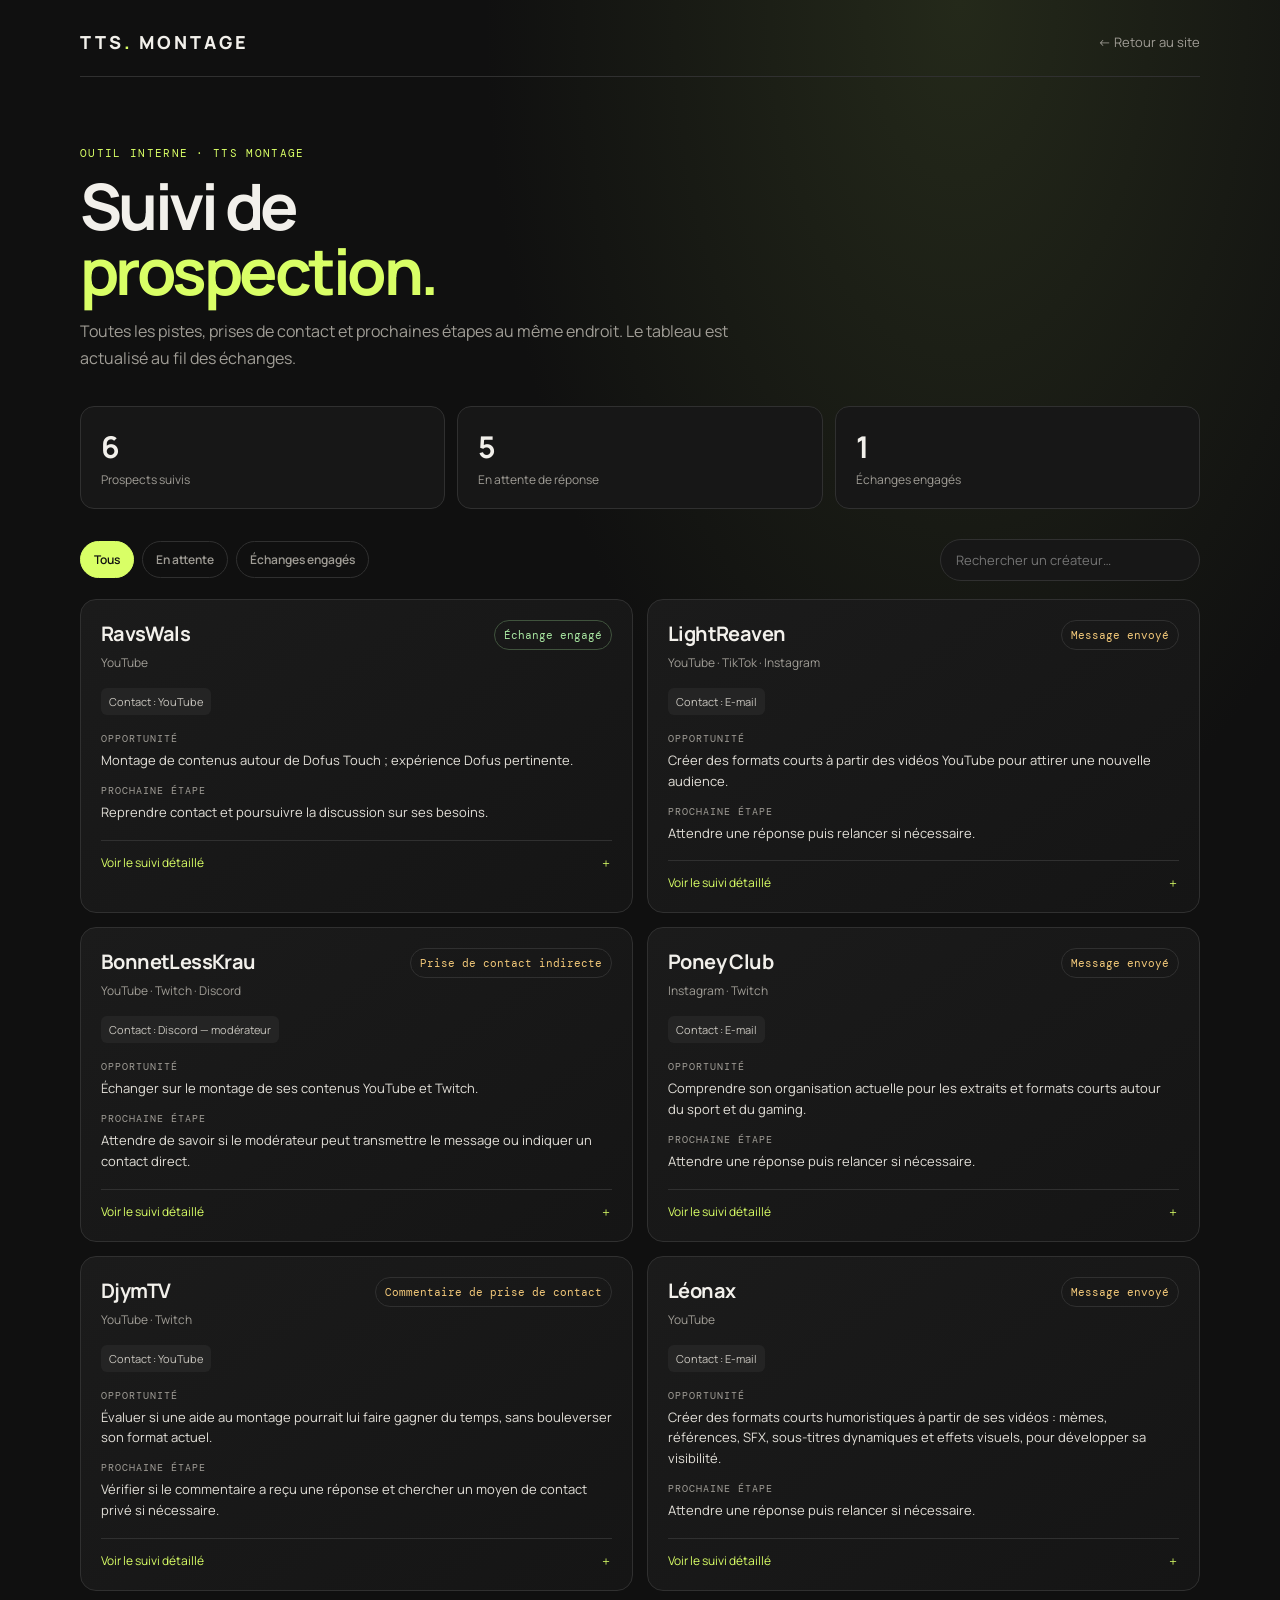
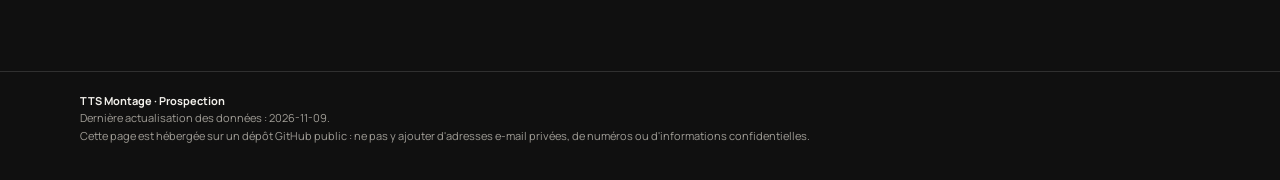
==== prospection/index.html @ c48e7cc4 "Add TTS Montage prospecting dashboard" ====
<!doctype html>
<html lang="fr">
<head>
<meta charset="utf-8">
<meta name="viewport" content="width=device-width, initial-scale=1">
<meta name="description" content="Tableau de suivi de la prospection TTS Montage.">
<meta name="theme-color" content="#101010">
<title>Prospection — TTS Montage</title>
<link rel="preconnect" href="https://fonts.googleapis.com">
<link rel="preconnect" href="https://fonts.gstatic.com" crossorigin>
<link href="https://fonts.googleapis.com/css2?family=DM+Mono:wght@400;500&family=Manrope:wght@400;500;600;700;800&display=swap" rel="stylesheet">
<style>
:root{color-scheme:dark;--bg:#101010;--panel:#171717;--panel2:#1d1d1d;--line:#303030;--text:#f2f0eb;--muted:#a09d96;--accent:#d9ff66;--green:#a8e6a1;--amber:#f2c879}
*{box-sizing:border-box}body{margin:0;background:radial-gradient(ellipse at 75% 0%,#24291a 0,transparent 35%),var(--bg);color:var(--text);font-family:Manrope,system-ui,sans-serif;min-height:100vh}.wrap{width:min(1120px,calc(100% - 40px));margin:auto}.top{padding:30px 0 22px;border-bottom:1px solid var(--line);display:flex;justify-content:space-between;align-items:center;gap:20px}.brand{font-weight:800;letter-spacing:.16em;font-size:18px}.brand span{color:var(--accent)}.back{color:var(--muted);text-decoration:none;font-size:13px}.back:hover{color:var(--accent)}main{padding:58px 0 80px}.eyebrow,.mono{font-family:"DM Mono",monospace;text-transform:uppercase;letter-spacing:.12em;font-size:11px;color:var(--accent)}h1{font-size:clamp(36px,7vw,64px);line-height:1.02;letter-spacing:-.055em;margin:13px 0 14px}.intro{max-width:660px;color:var(--muted);line-height:1.7;margin:0 0 34px}.stats{display:grid;grid-template-columns:repeat(3,1fr);gap:12px;margin:30px 0}.stat{background:var(--panel);border:1px solid var(--line);padding:19px 20px;border-radius:14px}.stat strong{display:block;font-size:30px;letter-spacing:-.04em}.stat span{font-size:12px;color:var(--muted)}.toolbar{display:flex;gap:12px;align-items:center;justify-content:space-between;margin:28px 0 18px;flex-wrap:wrap}.filters{display:flex;gap:8px;flex-wrap:wrap}.filter{background:transparent;color:var(--muted);border:1px solid var(--line);border-radius:999px;padding:9px 13px;font:600 12px Manrope;cursor:pointer}.filter.active,.filter:hover{color:var(--bg);background:var(--accent);border-color:var(--accent)}input{background:var(--panel);border:1px solid var(--line);color:var(--text);border-radius:999px;padding:11px 15px;font:13px Manrope;min-width:min(260px,100%);outline:none}input:focus{border-color:var(--accent)}.grid{display:grid;grid-template-columns:repeat(2,minmax(0,1fr));gap:14px}.card{background:linear-gradient(145deg,#1b1b1b,#151515);border:1px solid var(--line);border-radius:16px;padding:20px;min-width:0}.card-head{display:flex;justify-content:space-between;align-items:flex-start;gap:12px}.card h2{font-size:20px;margin:0 0 7px;letter-spacing:-.03em}.platforms{font-size:12px;color:var(--muted)}.pill{font:11px "DM Mono",monospace;border:1px solid var(--line);padding:7px 9px;border-radius:999px;white-space:nowrap;color:var(--amber)}.pill.active{color:var(--green);border-color:#40533d}.pill.waiting{color:var(--amber)}.meta{display:flex;gap:8px;flex-wrap:wrap;margin:17px 0}.tag{background:#242424;color:#c7c4bd;border-radius:6px;padding:6px 8px;font-size:11px}.field{margin-top:13px}.field b{display:block;font:10px "DM Mono",monospace;letter-spacing:.1em;text-transform:uppercase;color:var(--muted);margin-bottom:5px}.field p{margin:0;color:#e2dfd8;font-size:13px;line-height:1.6}.details{border-top:1px solid var(--line);margin-top:17px;padding-top:13px}.details summary{font-size:12px;color:var(--accent);cursor:pointer;list-style:none}.details summary::-webkit-details-marker{display:none}.details summary:after{content:"＋";float:right}.details[open] summary:after{content:"−"}.details .field{margin-top:12px}.empty{display:none;color:var(--muted);padding:30px;text-align:center;border:1px dashed var(--line);border-radius:14px}.foot{border-top:1px solid var(--line);padding:20px 0 35px;color:var(--muted);font-size:11px;line-height:1.6}.foot strong{color:var(--text)}@media(max-width:700px){.wrap{width:min(100% - 28px,600px)}main{padding-top:40px}.stats{gap:8px}.stat{padding:14px}.stat strong{font-size:24px}.stat span{font-size:10px}.grid{grid-template-columns:1fr}.toolbar{align-items:stretch}.filters{width:100%}input{width:100%}.card-head{flex-direction:column}.pill{white-space:normal}}
</style>
</head>
<body>
<header class="top wrap"><a class="brand" href="../index.html" style="color:inherit;text-decoration:none">TTS<span>.</span> MONTAGE</a><a class="back" href="../index.html">← Retour au site</a></header>
<main class="wrap">
<p class="eyebrow">OUTIL INTERNE · TTS MONTAGE</p>
<h1>Suivi de<br><span style="color:var(--accent)">prospection.</span></h1>
<p class="intro">Toutes les pistes, prises de contact et prochaines étapes au même endroit. Le tableau est actualisé au fil des échanges.</p>
<div class="stats" aria-live="polite">
<div class="stat"><strong id="total">—</strong><span>Prospects suivis</span></div>
<div class="stat"><strong id="waiting">—</strong><span>En attente de réponse</span></div>
<div class="stat"><strong id="active">—</strong><span>Échanges engagés</span></div>
</div>
<div class="toolbar"><div class="filters" role="group" aria-label="Filtrer les prospects">
<button class="filter active" data-filter="all">Tous</button><button class="filter" data-filter="waiting">En attente</button><button class="filter" data-filter="active">Échanges engagés</button>
</div><input id="search" type="search" placeholder="Rechercher un créateur…" aria-label="Rechercher un créateur"></div>
<section class="grid" id="grid" aria-live="polite"></section><div class="empty" id="empty">Aucun prospect ne correspond à cette recherche.</div>
</main>
<footer class="foot"><div class="wrap"><strong>TTS Montage · Prospection</strong><br>Dernière actualisation des données : <span id="updated">—</span>.<br>Cette page est hébergée sur un dépôt GitHub public : ne pas y ajouter d'adresses e-mail privées, de numéros ou d'informations confidentielles.</div></footer>
<script>
const grid=document.getElementById('grid'),search=document.getElementById('search');let records=[],filter='all';
const esc=s=>String(s??'').replace(/[&<>"']/g,c=>({'&':'&amp;','<':'&lt;','>':'&gt;','"':'&quot;',"'":'&#39;'}[c]));
function field(label,value){return value?'<div class="field"><b>'+esc(label)+'</b><p>'+esc(value)+'</p></div>':''}
function render(){const q=search.value.trim().toLowerCase();const shown=records.filter(p=>(filter==='all'||p.status_type===filter)&&[p.name,p.status,p.opportunity,p.contact_channel,...(p.platforms||[])].join(' ').toLowerCase().includes(q));grid.innerHTML=shown.map(p=>'<article class="card"><div class="card-head"><div><h2>'+esc(p.name)+'</h2><div class="platforms">'+esc((p.platforms||[]).join(' · '))+'</div></div><span class="pill '+esc(p.status_type)+'">'+esc(p.status)+'</span></div><div class="meta"><span class="tag">Contact : '+esc(p.contact_channel)+'</span></div>'+field('Opportunité',p.opportunity)+field('Prochaine étape',p.next_step)+'<details class="details"><summary>Voir le suivi détaillé</summary>'+field('Réponse',p.response)+field('Notes',p.notes)+field('Date de contact',p.contact_date||'Non renseignée')+'</details></article>').join('');document.getElementById('empty').style.display=shown.length?'none':'block';}
document.querySelectorAll('.filter').forEach(b=>b.addEventListener('click',()=>{document.querySelectorAll('.filter').forEach(x=>x.classList.remove('active'));b.classList.add('active');filter=b.dataset.filter;render()}));search.addEventListener('input',render);
fetch('./prospects.json').then(r=>{if(!r.ok)throw Error('Chargement impossible');return r.json()}).then(d=>{records=d.prospects||[];document.getElementById('total').textContent=records.length;document.getElementById('waiting').textContent=records.filter(x=>x.status_type==='waiting').length;document.getElementById('active').textContent=records.filter(x=>x.status_type==='active').length;document.getElementById('updated').textContent=d.updated_at||'—';render()}).catch(()=>{grid.innerHTML='<p style="color:#f2c879">Impossible de charger les données des prospects. Réessaie dans quelques instants.</p>'});
</script>
</body></html>
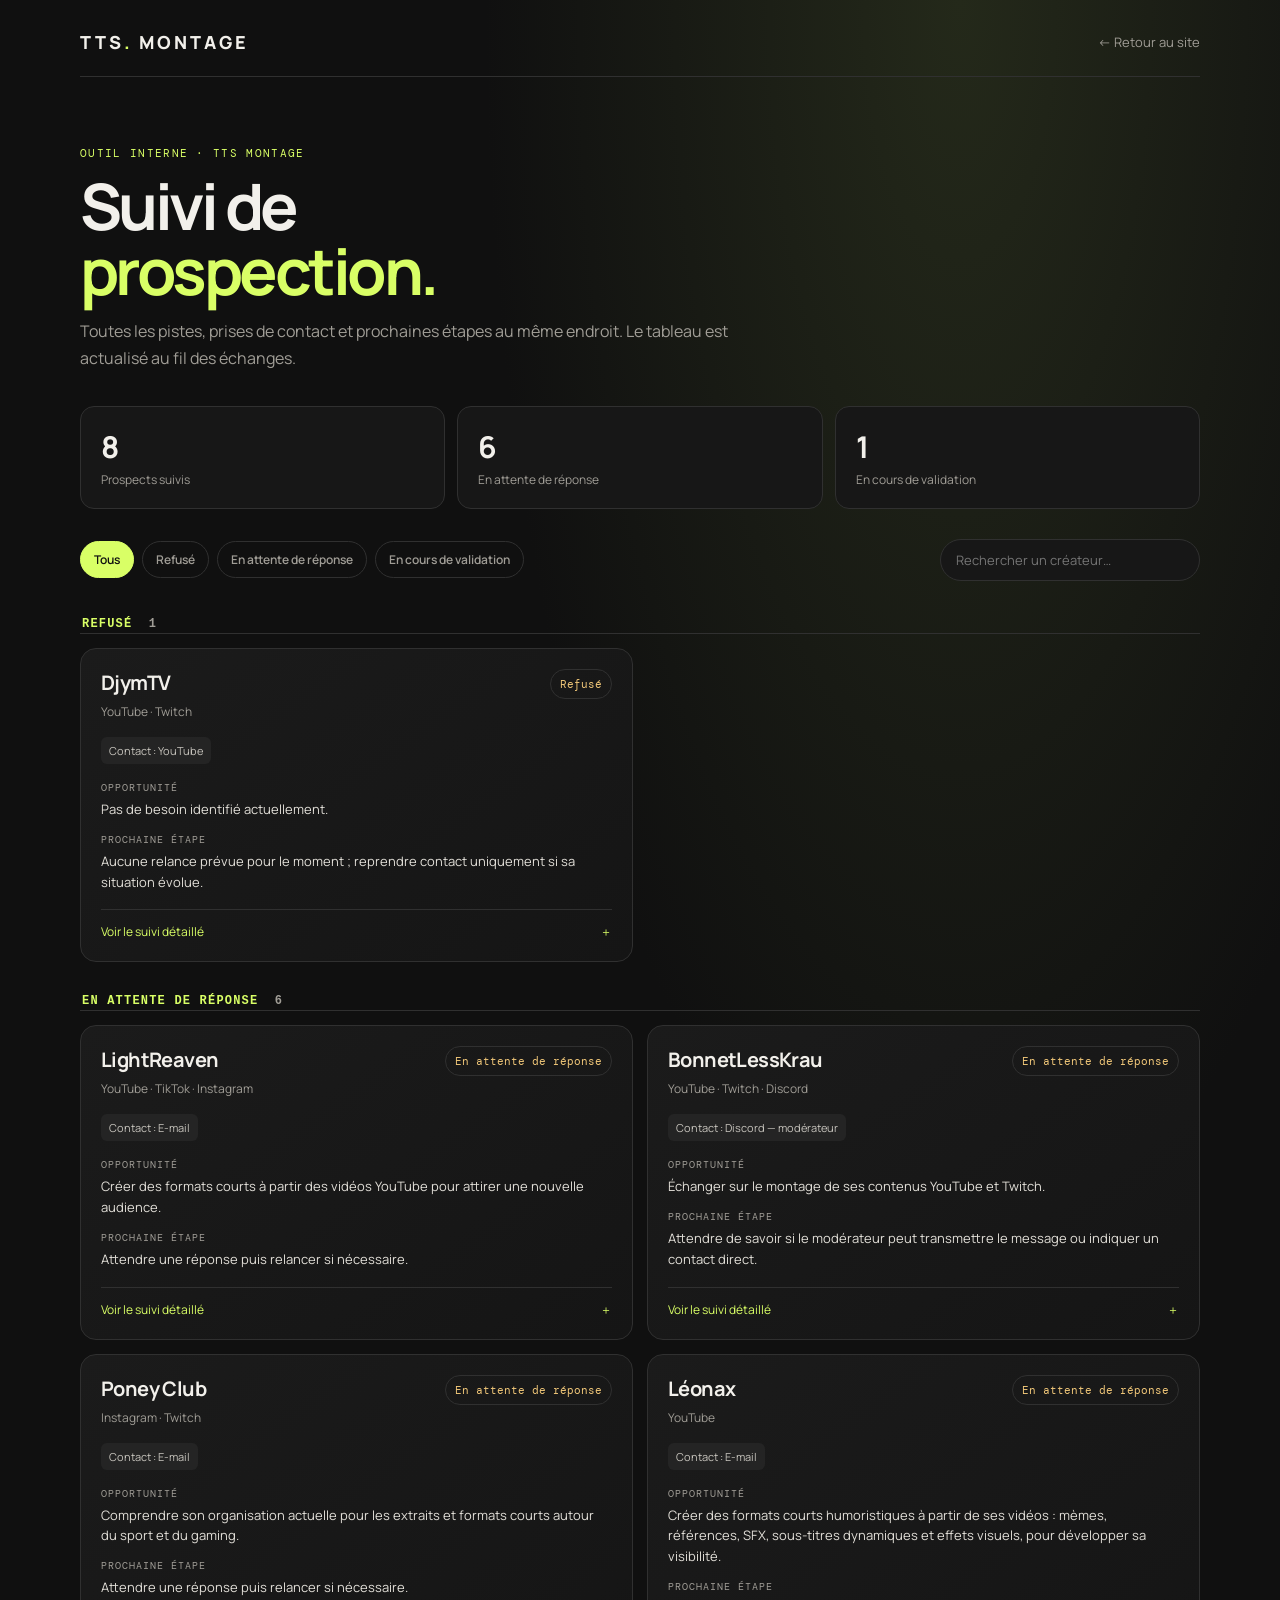
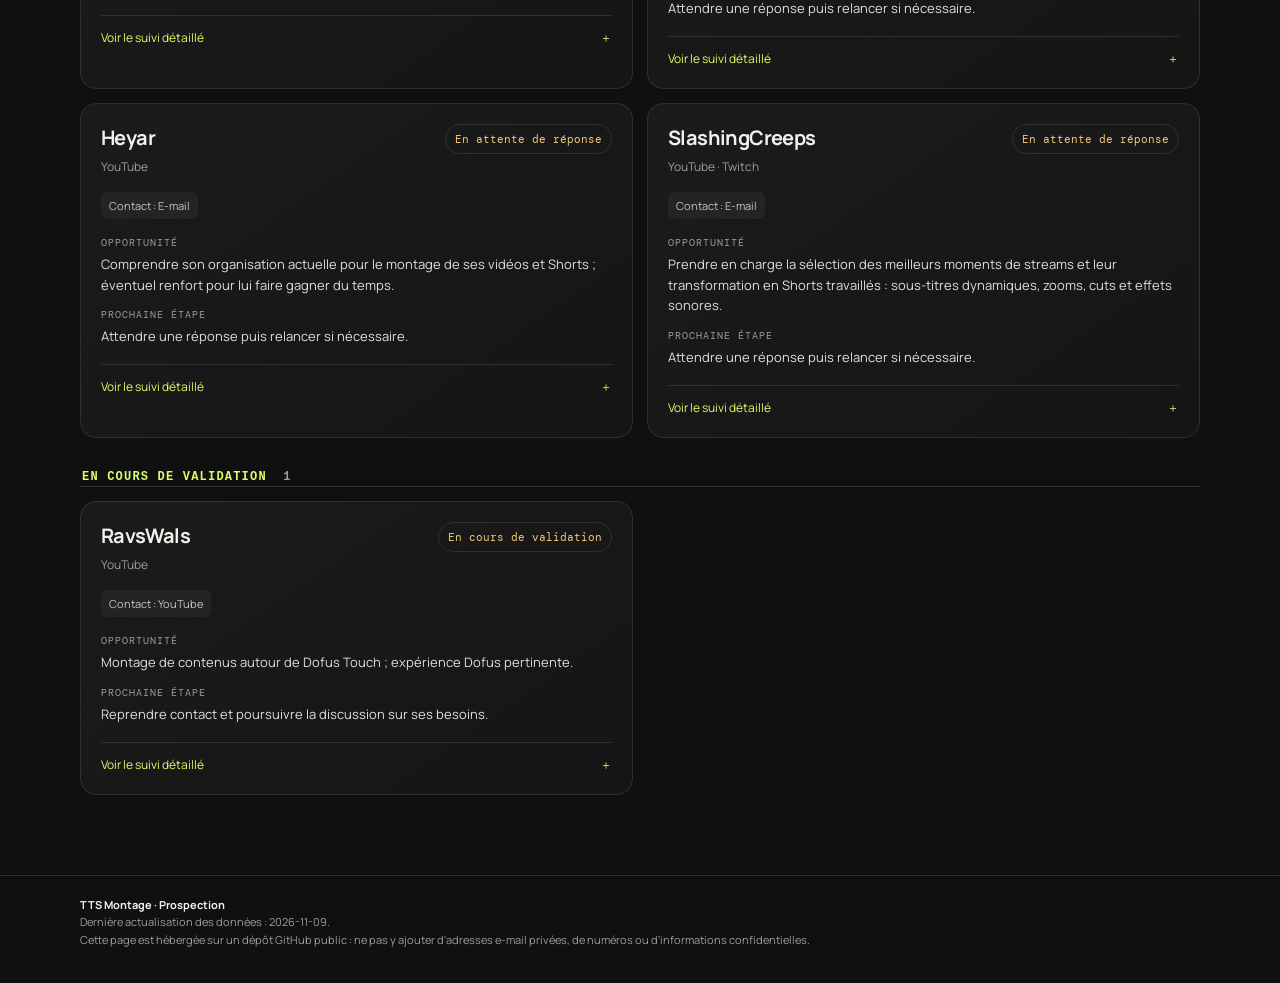
==== commit 2ba963e2: "Trie le tableau de prospection par état" ====
--- a/prospection/index.html
+++ b/prospection/index.html
@@ -11,7 +11,7 @@
 <link href="https://fonts.googleapis.com/css2?family=DM+Mono:wght@400;500&family=Manrope:wght@400;500;600;700;800&display=swap" rel="stylesheet">
 <style>
 :root{color-scheme:dark;--bg:#101010;--panel:#171717;--panel2:#1d1d1d;--line:#303030;--text:#f2f0eb;--muted:#a09d96;--accent:#d9ff66;--green:#a8e6a1;--amber:#f2c879}
-*{box-sizing:border-box}body{margin:0;background:radial-gradient(ellipse at 75% 0%,#24291a 0,transparent 35%),var(--bg);color:var(--text);font-family:Manrope,system-ui,sans-serif;min-height:100vh}.wrap{width:min(1120px,calc(100% - 40px));margin:auto}.top{padding:30px 0 22px;border-bottom:1px solid var(--line);display:flex;justify-content:space-between;align-items:center;gap:20px}.brand{font-weight:800;letter-spacing:.16em;font-size:18px}.brand span{color:var(--accent)}.back{color:var(--muted);text-decoration:none;font-size:13px}.back:hover{color:var(--accent)}main{padding:58px 0 80px}.eyebrow,.mono{font-family:"DM Mono",monospace;text-transform:uppercase;letter-spacing:.12em;font-size:11px;color:var(--accent)}h1{font-size:clamp(36px,7vw,64px);line-height:1.02;letter-spacing:-.055em;margin:13px 0 14px}.intro{max-width:660px;color:var(--muted);line-height:1.7;margin:0 0 34px}.stats{display:grid;grid-template-columns:repeat(3,1fr);gap:12px;margin:30px 0}.stat{background:var(--panel);border:1px solid var(--line);padding:19px 20px;border-radius:14px}.stat strong{display:block;font-size:30px;letter-spacing:-.04em}.stat span{font-size:12px;color:var(--muted)}.toolbar{display:flex;gap:12px;align-items:center;justify-content:space-between;margin:28px 0 18px;flex-wrap:wrap}.filters{display:flex;gap:8px;flex-wrap:wrap}.filter{background:transparent;color:var(--muted);border:1px solid var(--line);border-radius:999px;padding:9px 13px;font:600 12px Manrope;cursor:pointer}.filter.active,.filter:hover{color:var(--bg);background:var(--accent);border-color:var(--accent)}input{background:var(--panel);border:1px solid var(--line);color:var(--text);border-radius:999px;padding:11px 15px;font:13px Manrope;min-width:min(260px,100%);outline:none}input:focus{border-color:var(--accent)}.grid{display:grid;grid-template-columns:repeat(2,minmax(0,1fr));gap:14px}.card{background:linear-gradient(145deg,#1b1b1b,#151515);border:1px solid var(--line);border-radius:16px;padding:20px;min-width:0}.card-head{display:flex;justify-content:space-between;align-items:flex-start;gap:12px}.card h2{font-size:20px;margin:0 0 7px;letter-spacing:-.03em}.platforms{font-size:12px;color:var(--muted)}.pill{font:11px "DM Mono",monospace;border:1px solid var(--line);padding:7px 9px;border-radius:999px;white-space:nowrap;color:var(--amber)}.pill.active{color:var(--green);border-color:#40533d}.pill.waiting{color:var(--amber)}.meta{display:flex;gap:8px;flex-wrap:wrap;margin:17px 0}.tag{background:#242424;color:#c7c4bd;border-radius:6px;padding:6px 8px;font-size:11px}.field{margin-top:13px}.field b{display:block;font:10px "DM Mono",monospace;letter-spacing:.1em;text-transform:uppercase;color:var(--muted);margin-bottom:5px}.field p{margin:0;color:#e2dfd8;font-size:13px;line-height:1.6}.details{border-top:1px solid var(--line);margin-top:17px;padding-top:13px}.details summary{font-size:12px;color:var(--accent);cursor:pointer;list-style:none}.details summary::-webkit-details-marker{display:none}.details summary:after{content:"＋";float:right}.details[open] summary:after{content:"−"}.details .field{margin-top:12px}.empty{display:none;color:var(--muted);padding:30px;text-align:center;border:1px dashed var(--line);border-radius:14px}.foot{border-top:1px solid var(--line);padding:20px 0 35px;color:var(--muted);font-size:11px;line-height:1.6}.foot strong{color:var(--text)}@media(max-width:700px){.wrap{width:min(100% - 28px,600px)}main{padding-top:40px}.stats{gap:8px}.stat{padding:14px}.stat strong{font-size:24px}.stat span{font-size:10px}.grid{grid-template-columns:1fr}.toolbar{align-items:stretch}.filters{width:100%}input{width:100%}.card-head{flex-direction:column}.pill{white-space:normal}}
+*{box-sizing:border-box}body{margin:0;background:radial-gradient(ellipse at 75% 0%,#24291a 0,transparent 35%),var(--bg);color:var(--text);font-family:Manrope,system-ui,sans-serif;min-height:100vh}.wrap{width:min(1120px,calc(100% - 40px));margin:auto}.top{padding:30px 0 22px;border-bottom:1px solid var(--line);display:flex;justify-content:space-between;align-items:center;gap:20px}.brand{font-weight:800;letter-spacing:.16em;font-size:18px}.brand span{color:var(--accent)}.back{color:var(--muted);text-decoration:none;font-size:13px}.back:hover{color:var(--accent)}main{padding:58px 0 80px}.eyebrow,.mono{font-family:"DM Mono",monospace;text-transform:uppercase;letter-spacing:.12em;font-size:11px;color:var(--accent)}h1{font-size:clamp(36px,7vw,64px);line-height:1.02;letter-spacing:-.055em;margin:13px 0 14px}.intro{max-width:660px;color:var(--muted);line-height:1.7;margin:0 0 34px}.stats{display:grid;grid-template-columns:repeat(3,1fr);gap:12px;margin:30px 0}.stat{background:var(--panel);border:1px solid var(--line);padding:19px 20px;border-radius:14px}.stat strong{display:block;font-size:30px;letter-spacing:-.04em}.stat span{font-size:12px;color:var(--muted)}.toolbar{display:flex;gap:12px;align-items:center;justify-content:space-between;margin:28px 0 18px;flex-wrap:wrap}.filters{display:flex;gap:8px;flex-wrap:wrap}.filter{background:transparent;color:var(--muted);border:1px solid var(--line);border-radius:999px;padding:9px 13px;font:600 12px Manrope;cursor:pointer}.filter.active,.filter:hover{color:var(--bg);background:var(--accent);border-color:var(--accent)}input{background:var(--panel);border:1px solid var(--line);color:var(--text);border-radius:999px;padding:11px 15px;font:13px Manrope;min-width:min(260px,100%);outline:none}input:focus{border-color:var(--accent)}.grid{display:grid;grid-template-columns:repeat(2,minmax(0,1fr));gap:14px}.group-title{grid-column:1/-1;font:600 12px DM Mono,monospace;text-transform:uppercase;letter-spacing:.1em;color:var(--accent);padding:18px 2px 2px;border-bottom:1px solid var(--line)}.group-title span{color:var(--muted);margin-left:8px}.card{background:linear-gradient(145deg,#1b1b1b,#151515);border:1px solid var(--line);border-radius:16px;padding:20px;min-width:0}.card-head{display:flex;justify-content:space-between;align-items:flex-start;gap:12px}.card h2{font-size:20px;margin:0 0 7px;letter-spacing:-.03em}.platforms{font-size:12px;color:var(--muted)}.pill{font:11px "DM Mono",monospace;border:1px solid var(--line);padding:7px 9px;border-radius:999px;white-space:nowrap;color:var(--amber)}.pill.active{color:var(--green);border-color:#40533d}.pill.waiting{color:var(--amber)}.meta{display:flex;gap:8px;flex-wrap:wrap;margin:17px 0}.tag{background:#242424;color:#c7c4bd;border-radius:6px;padding:6px 8px;font-size:11px}.field{margin-top:13px}.field b{display:block;font:10px "DM Mono",monospace;letter-spacing:.1em;text-transform:uppercase;color:var(--muted);margin-bottom:5px}.field p{margin:0;color:#e2dfd8;font-size:13px;line-height:1.6}.details{border-top:1px solid var(--line);margin-top:17px;padding-top:13px}.details summary{font-size:12px;color:var(--accent);cursor:pointer;list-style:none}.details summary::-webkit-details-marker{display:none}.details summary:after{content:"＋";float:right}.details[open] summary:after{content:"−"}.details .field{margin-top:12px}.empty{display:none;color:var(--muted);padding:30px;text-align:center;border:1px dashed var(--line);border-radius:14px}.foot{border-top:1px solid var(--line);padding:20px 0 35px;color:var(--muted);font-size:11px;line-height:1.6}.foot strong{color:var(--text)}@media(max-width:700px){.wrap{width:min(100% - 28px,600px)}main{padding-top:40px}.stats{gap:8px}.stat{padding:14px}.stat strong{font-size:24px}.stat span{font-size:10px}.grid{grid-template-columns:1fr}.toolbar{align-items:stretch}.filters{width:100%}input{width:100%}.card-head{flex-direction:column}.pill{white-space:normal}}
 </style>
 </head>
 <body>
@@ -23,10 +23,10 @@
 <div class="stats" aria-live="polite">
 <div class="stat"><strong id="total">—</strong><span>Prospects suivis</span></div>
 <div class="stat"><strong id="waiting">—</strong><span>En attente de réponse</span></div>
-<div class="stat"><strong id="active">—</strong><span>Échanges engagés</span></div>
+<div class="stat"><strong id="validation">—</strong><span>En cours de validation</span></div>
 </div>
 <div class="toolbar"><div class="filters" role="group" aria-label="Filtrer les prospects">
-<button class="filter active" data-filter="all">Tous</button><button class="filter" data-filter="waiting">En attente</button><button class="filter" data-filter="active">Échanges engagés</button>
+<button class="filter active" data-filter="all">Tous</button><button class="filter" data-filter="refused">Refusé</button><button class="filter" data-filter="waiting">En attente de réponse</button><button class="filter" data-filter="validation">En cours de validation</button>
 </div><input id="search" type="search" placeholder="Rechercher un créateur…" aria-label="Rechercher un créateur"></div>
 <section class="grid" id="grid" aria-live="polite"></section><div class="empty" id="empty">Aucun prospect ne correspond à cette recherche.</div>
 </main>
@@ -35,8 +35,10 @@
 const grid=document.getElementById('grid'),search=document.getElementById('search');let records=[],filter='all';
 const esc=s=>String(s??'').replace(/[&<>"']/g,c=>({'&':'&amp;','<':'&lt;','>':'&gt;','"':'&quot;',"'":'&#39;'}[c]));
 function field(label,value){return value?'<div class="field"><b>'+esc(label)+'</b><p>'+esc(value)+'</p></div>':''}
-function render(){const q=search.value.trim().toLowerCase();const shown=records.filter(p=>(filter==='all'||p.status_type===filter)&&[p.name,p.status,p.opportunity,p.contact_channel,...(p.platforms||[])].join(' ').toLowerCase().includes(q));grid.innerHTML=shown.map(p=>'<article class="card"><div class="card-head"><div><h2>'+esc(p.name)+'</h2><div class="platforms">'+esc((p.platforms||[]).join(' · '))+'</div></div><span class="pill '+esc(p.status_type)+'">'+esc(p.status)+'</span></div><div class="meta"><span class="tag">Contact : '+esc(p.contact_channel)+'</span></div>'+field('Opportunité',p.opportunity)+field('Prochaine étape',p.next_step)+'<details class="details"><summary>Voir le suivi détaillé</summary>'+field('Réponse',p.response)+field('Notes',p.notes)+field('Date de contact',p.contact_date||'Non renseignée')+'</details></article>').join('');document.getElementById('empty').style.display=shown.length?'none':'block';}
+const stateOrder=['refused','waiting','validation'];
+const stateLabels={refused:'Refusé',waiting:'En attente de réponse',validation:'En cours de validation'};
+function render(){const q=search.value.trim().toLowerCase();const shown=records.filter(p=>(filter==='all'||p.status_type===filter)&&[p.name,p.status,p.opportunity,p.contact_channel,...(p.platforms||[])].join(' ').toLowerCase().includes(q));grid.innerHTML=stateOrder.map(state=>{const group=shown.filter(p=>p.status_type===state);if(!group.length)return '';return '<div class="group-title">'+esc(stateLabels[state])+' <span>'+group.length+'</span></div>'+group.map(p=>'<article class="card"><div class="card-head"><div><h2>'+esc(p.name)+'</h2><div class="platforms">'+esc((p.platforms||[]).join(' · '))+'</div></div><span class="pill '+esc(p.status_type)+'">'+esc(p.status)+'</span></div><div class="meta"><span class="tag">Contact : '+esc(p.contact_channel)+'</span></div>'+field('Opportunité',p.opportunity)+field('Prochaine étape',p.next_step)+'<details class="details"><summary>Voir le suivi détaillé</summary>'+field('Réponse',p.response)+field('Notes',p.notes)+field('Date de contact',p.contact_date||'Non renseignée')+'</details></article>').join('')}).join('');document.getElementById('empty').style.display=shown.length?'none':'block';}
 document.querySelectorAll('.filter').forEach(b=>b.addEventListener('click',()=>{document.querySelectorAll('.filter').forEach(x=>x.classList.remove('active'));b.classList.add('active');filter=b.dataset.filter;render()}));search.addEventListener('input',render);
-fetch('./prospects.json').then(r=>{if(!r.ok)throw Error('Chargement impossible');return r.json()}).then(d=>{records=d.prospects||[];document.getElementById('total').textContent=records.length;document.getElementById('waiting').textContent=records.filter(x=>x.status_type==='waiting').length;document.getElementById('active').textContent=records.filter(x=>x.status_type==='active').length;document.getElementById('updated').textContent=d.updated_at||'—';render()}).catch(()=>{grid.innerHTML='<p style="color:#f2c879">Impossible de charger les données des prospects. Réessaie dans quelques instants.</p>'});
+fetch('./prospects.json').then(r=>{if(!r.ok)throw Error('Chargement impossible');return r.json()}).then(d=>{records=d.prospects||[];document.getElementById('total').textContent=records.length;document.getElementById('waiting').textContent=records.filter(x=>x.status_type==='waiting').length;document.getElementById('validation').textContent=records.filter(x=>x.status_type==='validation').length;document.getElementById('updated').textContent=d.updated_at||'—';render()}).catch(()=>{grid.innerHTML='<p style="color:#f2c879">Impossible de charger les données des prospects. Réessaie dans quelques instants.</p>'});
 </script>
 </body></html>
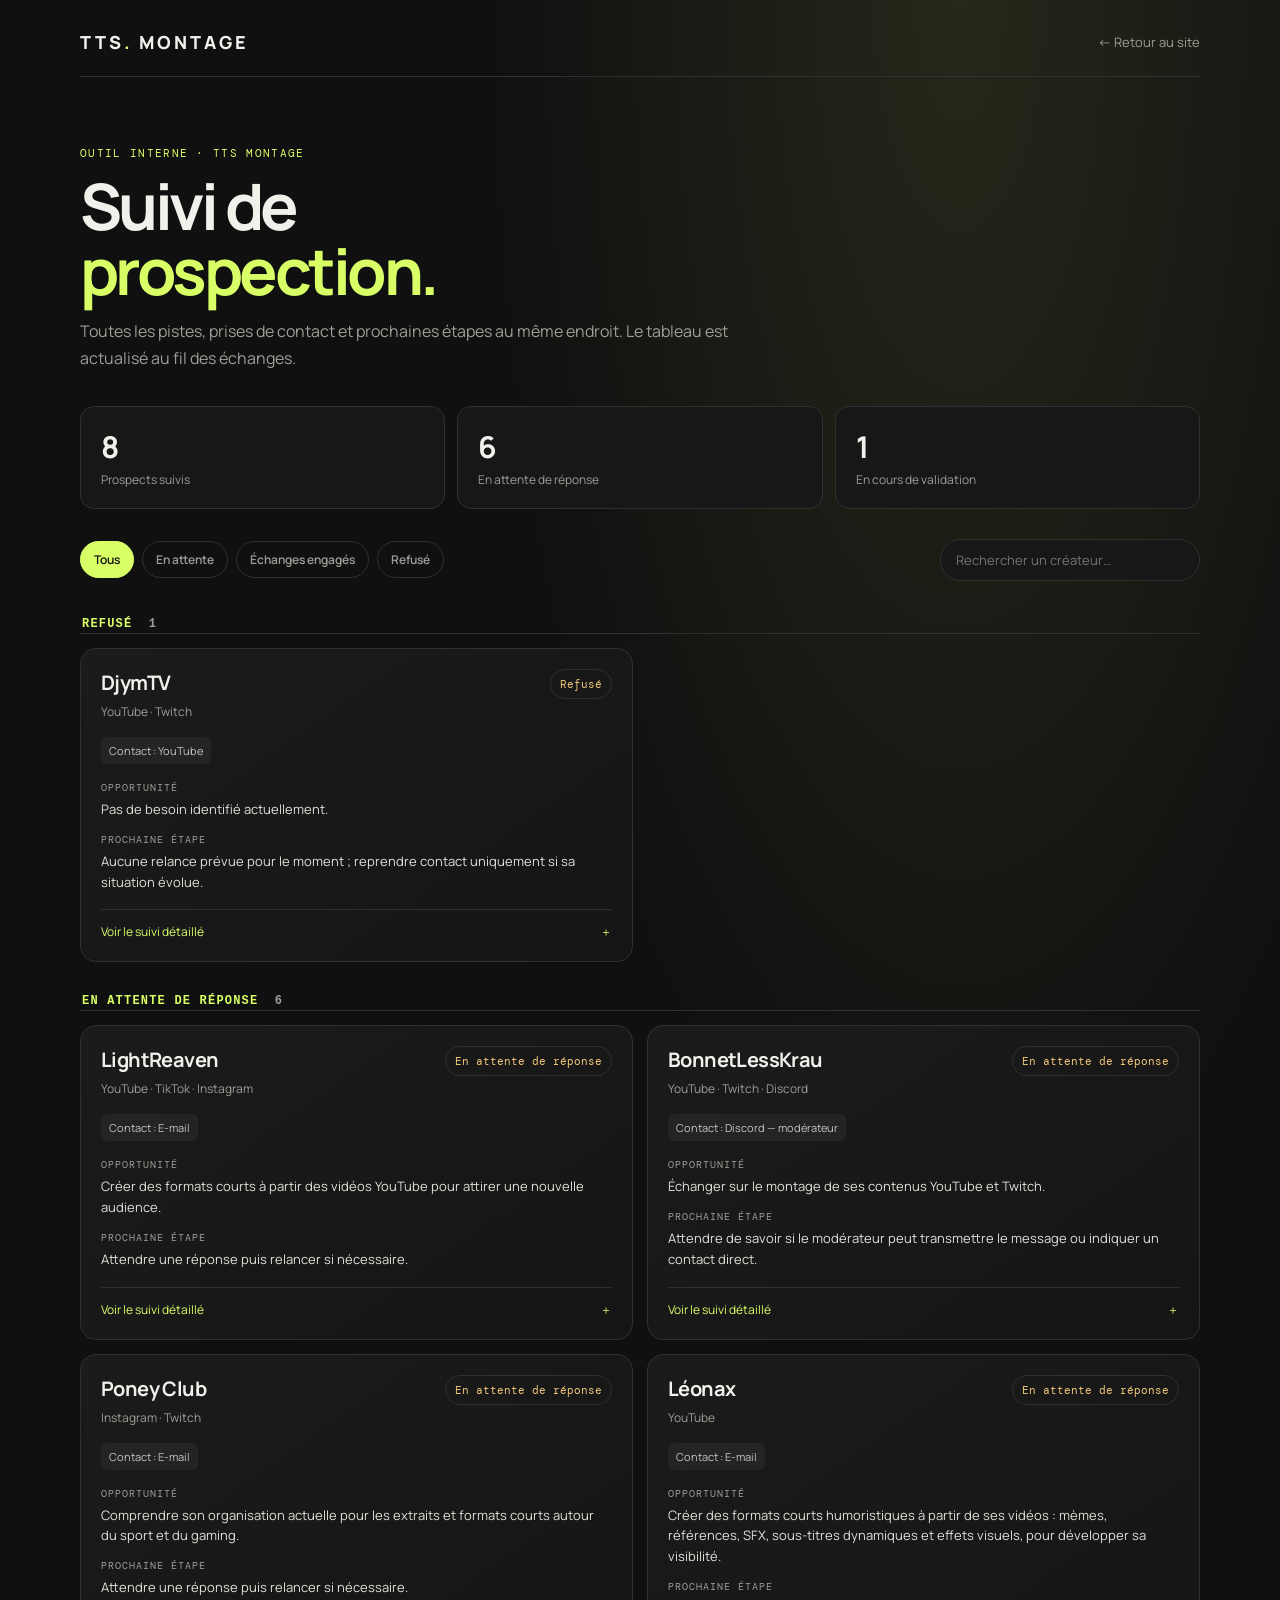
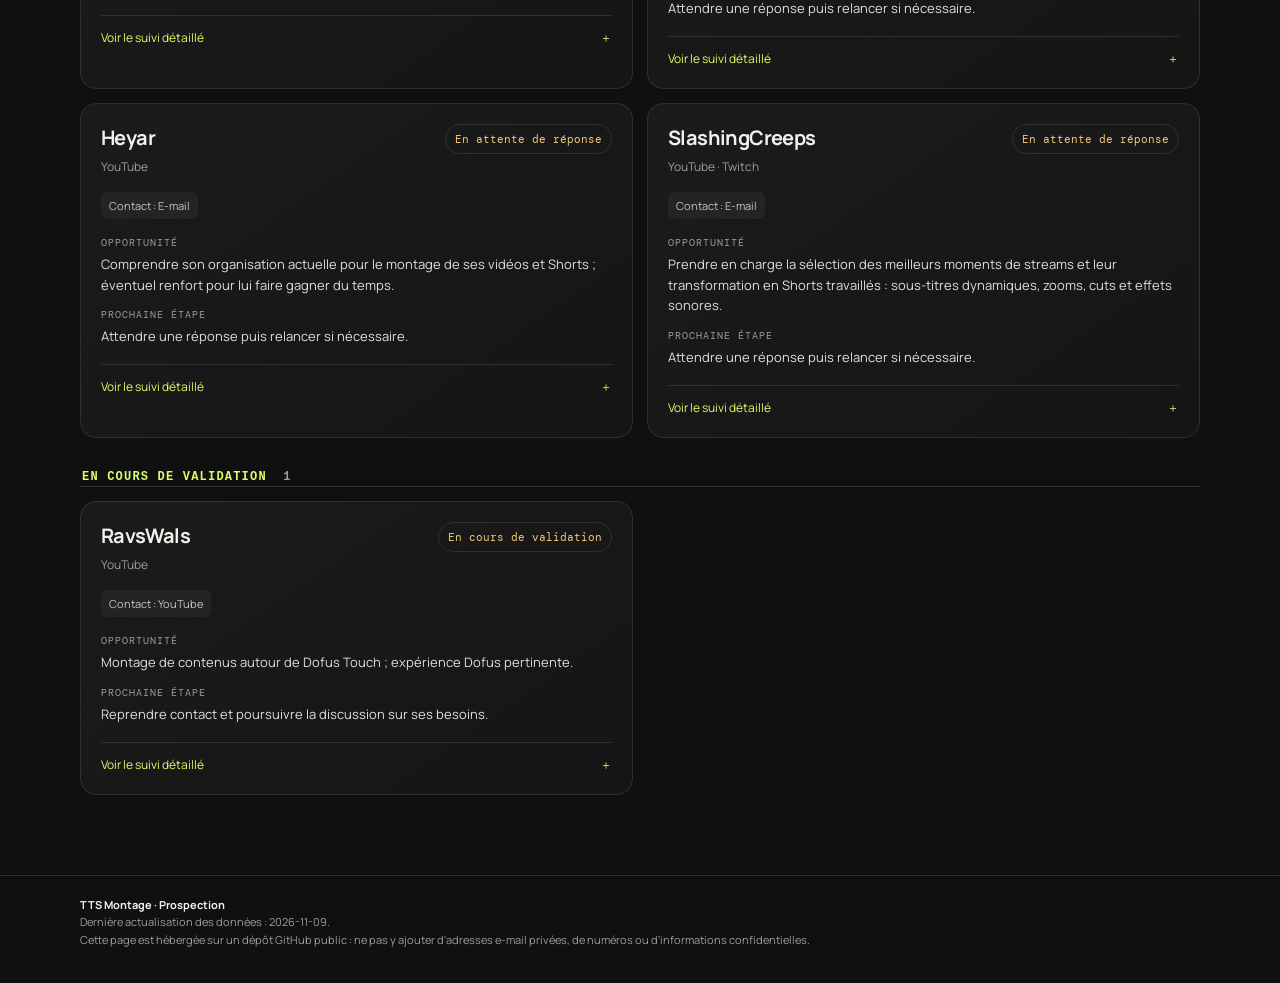
==== commit a7ade96f: "Ajoute le filtre Refusé à côté des autres états" ====
--- a/prospection/index.html
+++ b/prospection/index.html
@@ -26,7 +26,7 @@
 <div class="stat"><strong id="validation">—</strong><span>En cours de validation</span></div>
 </div>
 <div class="toolbar"><div class="filters" role="group" aria-label="Filtrer les prospects">
-<button class="filter active" data-filter="all">Tous</button><button class="filter" data-filter="refused">Refusé</button><button class="filter" data-filter="waiting">En attente de réponse</button><button class="filter" data-filter="validation">En cours de validation</button>
+<button class="filter active" data-filter="all">Tous</button><button class="filter" data-filter="waiting">En attente</button><button class="filter" data-filter="validation">Échanges engagés</button><button class="filter" data-filter="refused">Refusé</button>
 </div><input id="search" type="search" placeholder="Rechercher un créateur…" aria-label="Rechercher un créateur"></div>
 <section class="grid" id="grid" aria-live="polite"></section><div class="empty" id="empty">Aucun prospect ne correspond à cette recherche.</div>
 </main>
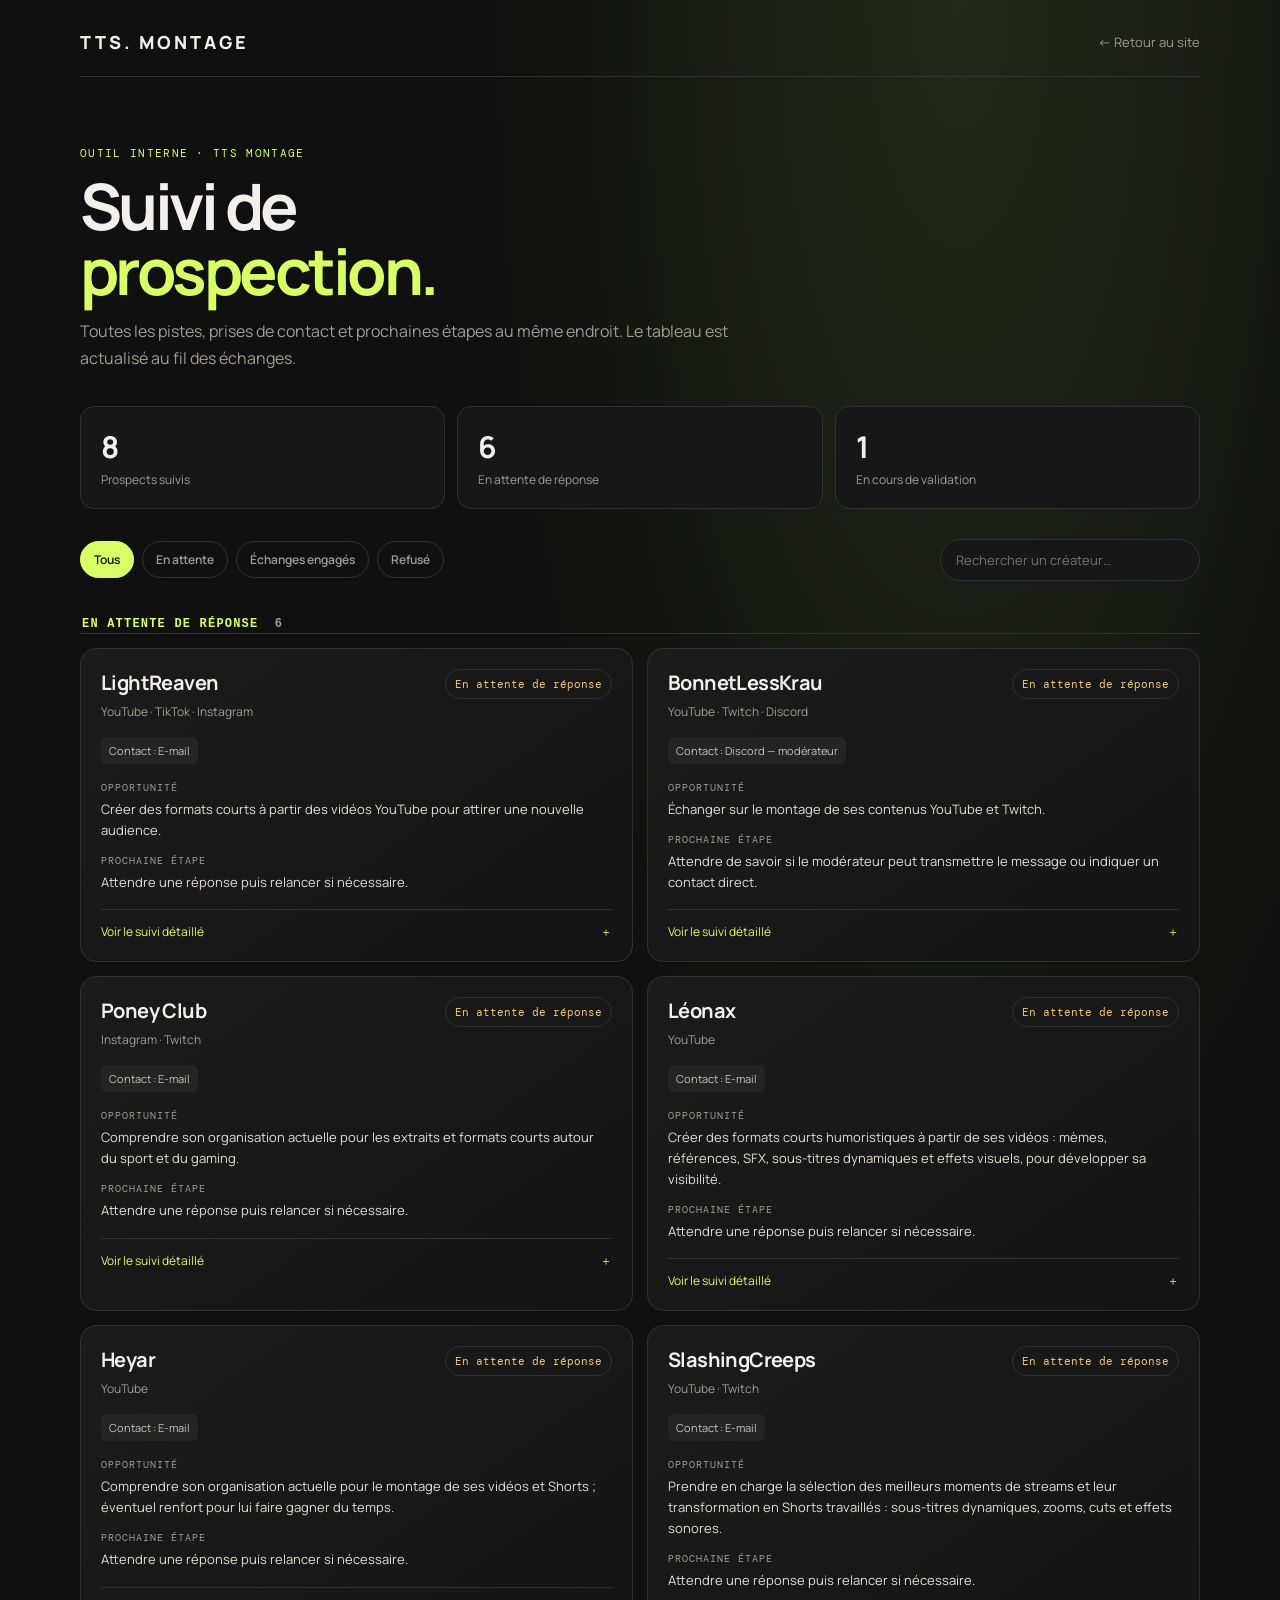
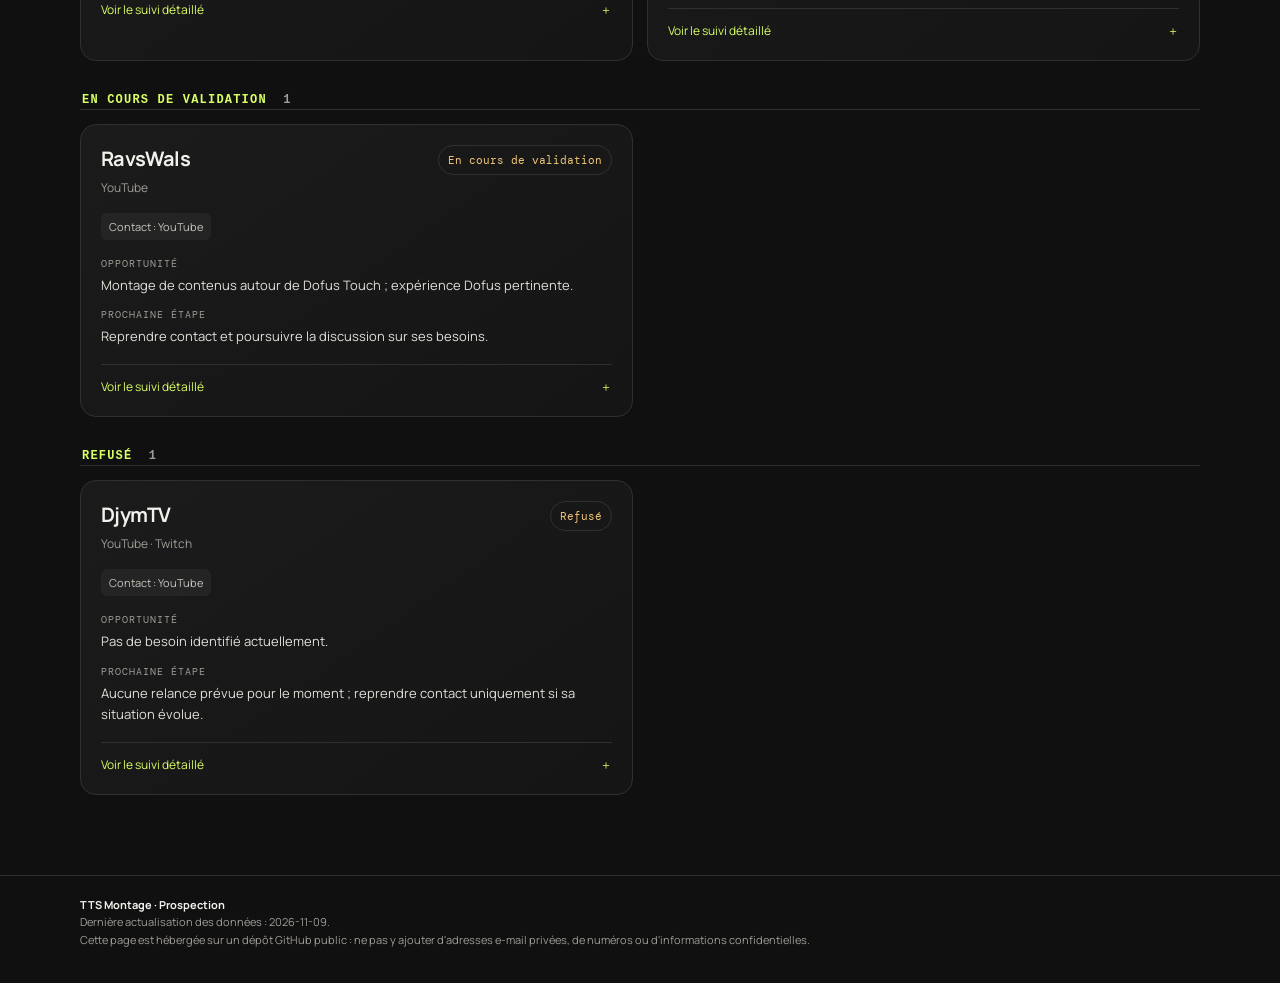
==== commit ebe608e7: "Reorder prospect groups: refused last" ====
--- a/prospection/index.html
+++ b/prospection/index.html
@@ -35,7 +35,7 @@
 const grid=document.getElementById('grid'),search=document.getElementById('search');let records=[],filter='all';
 const esc=s=>String(s??'').replace(/[&<>"']/g,c=>({'&':'&amp;','<':'&lt;','>':'&gt;','"':'&quot;',"'":'&#39;'}[c]));
 function field(label,value){return value?'<div class="field"><b>'+esc(label)+'</b><p>'+esc(value)+'</p></div>':''}
-const stateOrder=['refused','waiting','validation'];
+const stateOrder=['waiting','validation','refused'];
 const stateLabels={refused:'Refusé',waiting:'En attente de réponse',validation:'En cours de validation'};
 function render(){const q=search.value.trim().toLowerCase();const shown=records.filter(p=>(filter==='all'||p.status_type===filter)&&[p.name,p.status,p.opportunity,p.contact_channel,...(p.platforms||[])].join(' ').toLowerCase().includes(q));grid.innerHTML=stateOrder.map(state=>{const group=shown.filter(p=>p.status_type===state);if(!group.length)return '';return '<div class="group-title">'+esc(stateLabels[state])+' <span>'+group.length+'</span></div>'+group.map(p=>'<article class="card"><div class="card-head"><div><h2>'+esc(p.name)+'</h2><div class="platforms">'+esc((p.platforms||[]).join(' · '))+'</div></div><span class="pill '+esc(p.status_type)+'">'+esc(p.status)+'</span></div><div class="meta"><span class="tag">Contact : '+esc(p.contact_channel)+'</span></div>'+field('Opportunité',p.opportunity)+field('Prochaine étape',p.next_step)+'<details class="details"><summary>Voir le suivi détaillé</summary>'+field('Réponse',p.response)+field('Notes',p.notes)+field('Date de contact',p.contact_date||'Non renseignée')+'</details></article>').join('')}).join('');document.getElementById('empty').style.display=shown.length?'none':'block';}
 document.querySelectorAll('.filter').forEach(b=>b.addEventListener('click',()=>{document.querySelectorAll('.filter').forEach(x=>x.classList.remove('active'));b.classList.add('active');filter=b.dataset.filter;render()}));search.addEventListener('input',render);
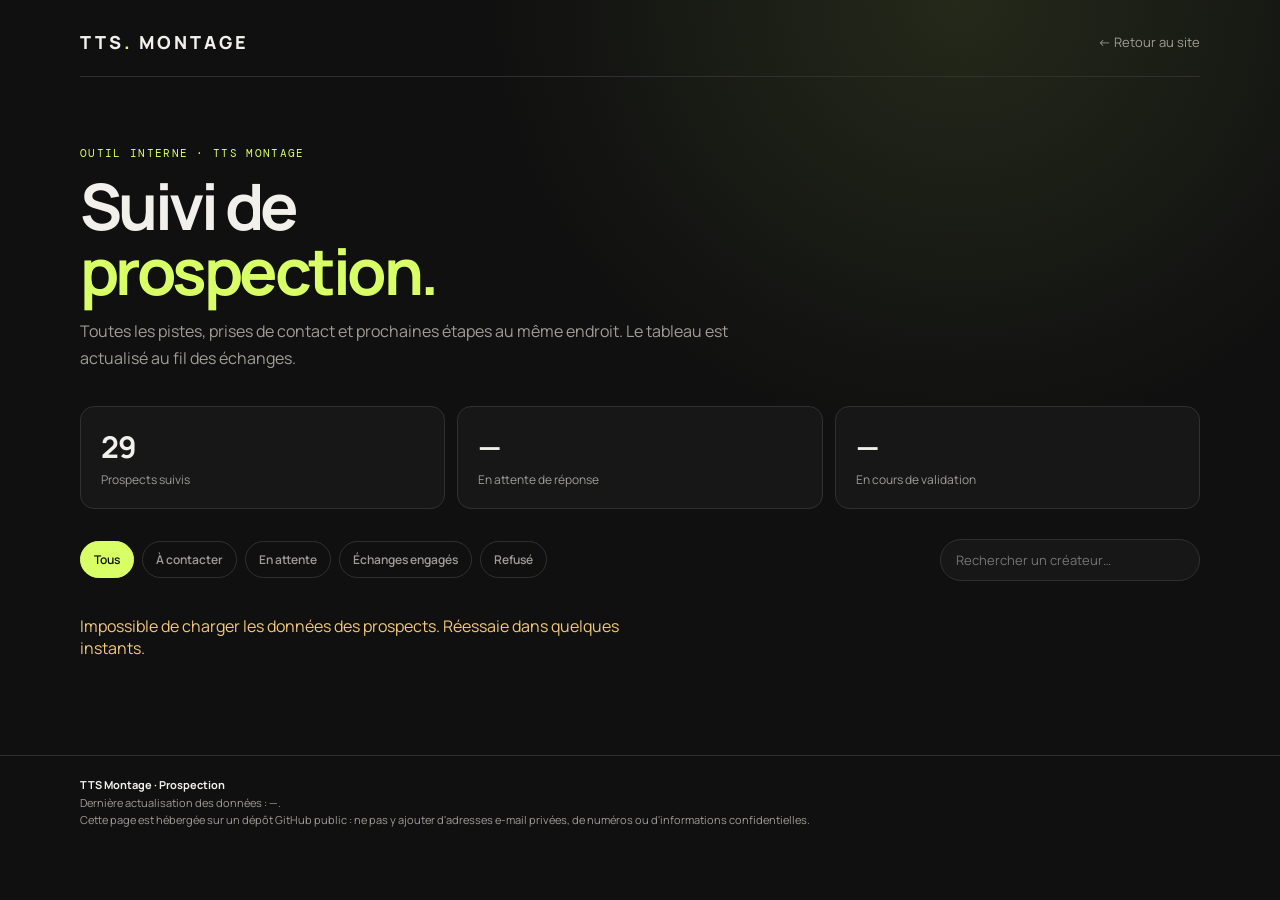
==== commit 801a39cc: "Add to-contact stage to prospecting dashboard" ====
--- a/prospection/index.html
+++ b/prospection/index.html
@@ -26,7 +26,7 @@
 <div class="stat"><strong id="validation">—</strong><span>En cours de validation</span></div>
 </div>
 <div class="toolbar"><div class="filters" role="group" aria-label="Filtrer les prospects">
-<button class="filter active" data-filter="all">Tous</button><button class="filter" data-filter="waiting">En attente</button><button class="filter" data-filter="validation">Échanges engagés</button><button class="filter" data-filter="refused">Refusé</button>
+<button class="filter active" data-filter="all">Tous</button><button class="filter" data-filter="to_contact">À contacter</button><button class="filter" data-filter="waiting">En attente</button><button class="filter" data-filter="validation">Échanges engagés</button><button class="filter" data-filter="refused">Refusé</button>
 </div><input id="search" type="search" placeholder="Rechercher un créateur…" aria-label="Rechercher un créateur"></div>
 <section class="grid" id="grid" aria-live="polite"></section><div class="empty" id="empty">Aucun prospect ne correspond à cette recherche.</div>
 </main>
@@ -35,10 +35,10 @@
 const grid=document.getElementById('grid'),search=document.getElementById('search');let records=[],filter='all';
 const esc=s=>String(s??'').replace(/[&<>"']/g,c=>({'&':'&amp;','<':'&lt;','>':'&gt;','"':'&quot;',"'":'&#39;'}[c]));
 function field(label,value){return value?'<div class="field"><b>'+esc(label)+'</b><p>'+esc(value)+'</p></div>':''}
-const stateOrder=['waiting','validation','refused'];
-const stateLabels={refused:'Refusé',waiting:'En attente de réponse',validation:'En cours de validation'};
+const stateOrder=['to_contact','waiting','validation','refused'];
+const stateLabels={to_contact:'À contacter',refused:'Refusé',waiting:'En attente de réponse',validation:'En cours de validation'};
 function render(){const q=search.value.trim().toLowerCase();const shown=records.filter(p=>(filter==='all'||p.status_type===filter)&&[p.name,p.status,p.opportunity,p.contact_channel,...(p.platforms||[])].join(' ').toLowerCase().includes(q));grid.innerHTML=stateOrder.map(state=>{const group=shown.filter(p=>p.status_type===state);if(!group.length)return '';return '<div class="group-title">'+esc(stateLabels[state])+' <span>'+group.length+'</span></div>'+group.map(p=>'<article class="card"><div class="card-head"><div><h2>'+esc(p.name)+'</h2><div class="platforms">'+esc((p.platforms||[]).join(' · '))+'</div></div><span class="pill '+esc(p.status_type)+'">'+esc(p.status)+'</span></div><div class="meta"><span class="tag">Contact : '+esc(p.contact_channel)+'</span></div>'+field('Opportunité',p.opportunity)+field('Prochaine étape',p.next_step)+'<details class="details"><summary>Voir le suivi détaillé</summary>'+field('Réponse',p.response)+field('Notes',p.notes)+field('Date de contact',p.contact_date||'Non renseignée')+'</details></article>').join('')}).join('');document.getElementById('empty').style.display=shown.length?'none':'block';}
 document.querySelectorAll('.filter').forEach(b=>b.addEventListener('click',()=>{document.querySelectorAll('.filter').forEach(x=>x.classList.remove('active'));b.classList.add('active');filter=b.dataset.filter;render()}));search.addEventListener('input',render);
-fetch('./prospects.json').then(r=>{if(!r.ok)throw Error('Chargement impossible');return r.json()}).then(d=>{records=d.prospects||[];document.getElementById('total').textContent=records.length;document.getElementById('waiting').textContent=records.filter(x=>x.status_type==='waiting').length;document.getElementById('validation').textContent=records.filter(x=>x.status_type==='validation').length;document.getElementById('updated').textContent=d.updated_at||'—';render()}).catch(()=>{grid.innerHTML='<p style="color:#f2c879">Impossible de charger les données des prospects. Réessaie dans quelques instants.</p>'});
+fetch('./prospects.json').then(r=>{if(!r.ok)throw Error('Chargement impossible');return r.json()}).then(d=>{records=d.prospects||[];document.getElementById('total').textContent=records.length;document.getElementById('toContact').textContent=records.filter(x=>x.status_type==='to_contact').length;document.getElementById('waiting').textContent=records.filter(x=>x.status_type==='waiting').length;document.getElementById('validation').textContent=records.filter(x=>x.status_type==='validation').length;document.getElementById('updated').textContent=d.updated_at||'—';render()}).catch(()=>{grid.innerHTML='<p style="color:#f2c879">Impossible de charger les données des prospects. Réessaie dans quelques instants.</p>'});
 </script>
 </body></html>
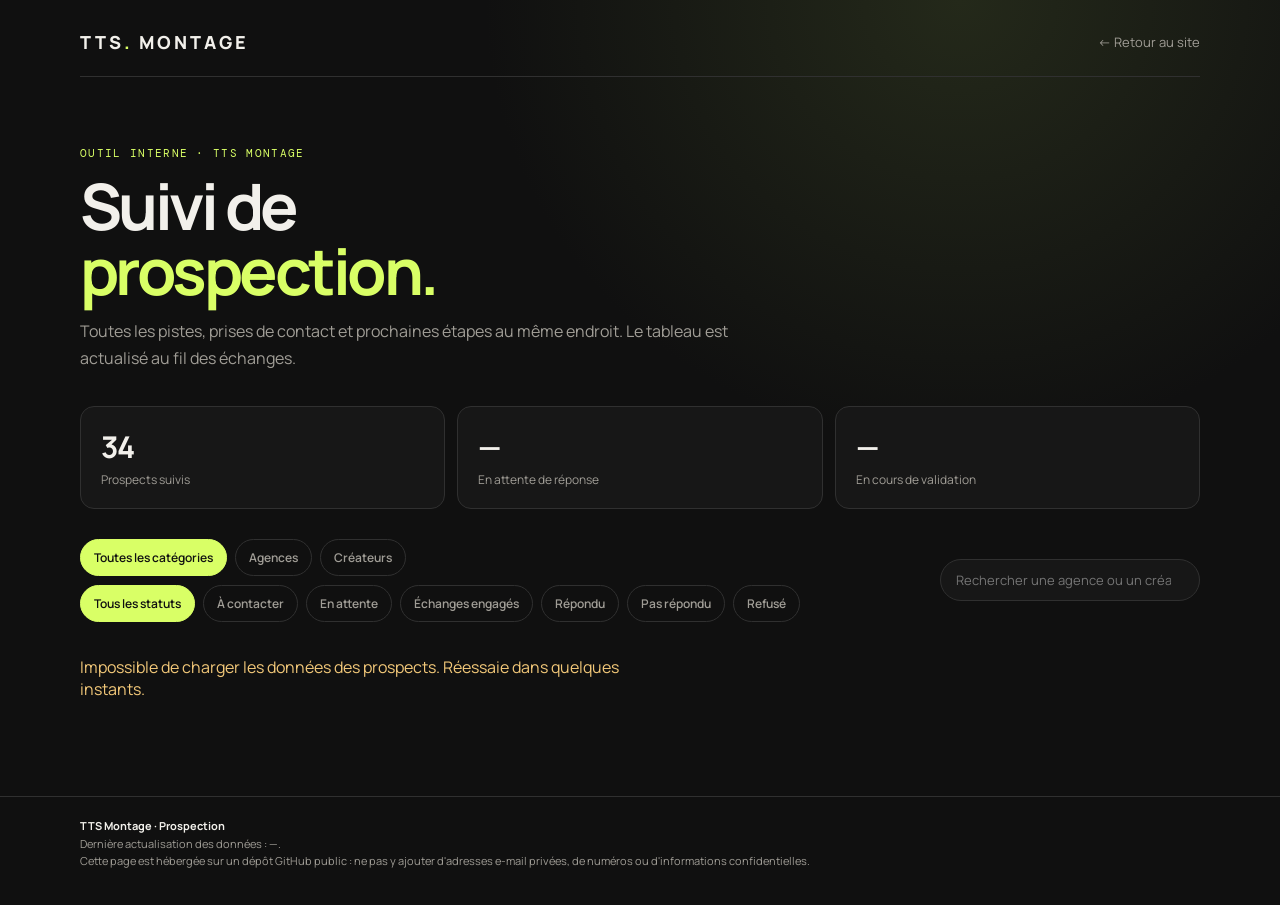
==== commit affab0d5: "Add agency category and agency response status filters" ====
--- a/prospection/index.html
+++ b/prospection/index.html
@@ -11,7 +11,7 @@
 <link href="https://fonts.googleapis.com/css2?family=DM+Mono:wght@400;500&family=Manrope:wght@400;500;600;700;800&display=swap" rel="stylesheet">
 <style>
 :root{color-scheme:dark;--bg:#101010;--panel:#171717;--panel2:#1d1d1d;--line:#303030;--text:#f2f0eb;--muted:#a09d96;--accent:#d9ff66;--green:#a8e6a1;--amber:#f2c879}
-*{box-sizing:border-box}body{margin:0;background:radial-gradient(ellipse at 75% 0%,#24291a 0,transparent 35%),var(--bg);color:var(--text);font-family:Manrope,system-ui,sans-serif;min-height:100vh}.wrap{width:min(1120px,calc(100% - 40px));margin:auto}.top{padding:30px 0 22px;border-bottom:1px solid var(--line);display:flex;justify-content:space-between;align-items:center;gap:20px}.brand{font-weight:800;letter-spacing:.16em;font-size:18px}.brand span{color:var(--accent)}.back{color:var(--muted);text-decoration:none;font-size:13px}.back:hover{color:var(--accent)}main{padding:58px 0 80px}.eyebrow,.mono{font-family:"DM Mono",monospace;text-transform:uppercase;letter-spacing:.12em;font-size:11px;color:var(--accent)}h1{font-size:clamp(36px,7vw,64px);line-height:1.02;letter-spacing:-.055em;margin:13px 0 14px}.intro{max-width:660px;color:var(--muted);line-height:1.7;margin:0 0 34px}.stats{display:grid;grid-template-columns:repeat(3,1fr);gap:12px;margin:30px 0}.stat{background:var(--panel);border:1px solid var(--line);padding:19px 20px;border-radius:14px}.stat strong{display:block;font-size:30px;letter-spacing:-.04em}.stat span{font-size:12px;color:var(--muted)}.toolbar{display:flex;gap:12px;align-items:center;justify-content:space-between;margin:28px 0 18px;flex-wrap:wrap}.filters{display:flex;gap:8px;flex-wrap:wrap}.filter{background:transparent;color:var(--muted);border:1px solid var(--line);border-radius:999px;padding:9px 13px;font:600 12px Manrope;cursor:pointer}.filter.active,.filter:hover{color:var(--bg);background:var(--accent);border-color:var(--accent)}input{background:var(--panel);border:1px solid var(--line);color:var(--text);border-radius:999px;padding:11px 15px;font:13px Manrope;min-width:min(260px,100%);outline:none}input:focus{border-color:var(--accent)}.grid{display:grid;grid-template-columns:repeat(2,minmax(0,1fr));gap:14px}.group-title{grid-column:1/-1;font:600 12px DM Mono,monospace;text-transform:uppercase;letter-spacing:.1em;color:var(--accent);padding:18px 2px 2px;border-bottom:1px solid var(--line)}.group-title span{color:var(--muted);margin-left:8px}.card{background:linear-gradient(145deg,#1b1b1b,#151515);border:1px solid var(--line);border-radius:16px;padding:20px;min-width:0}.card-head{display:flex;justify-content:space-between;align-items:flex-start;gap:12px}.card h2{font-size:20px;margin:0 0 7px;letter-spacing:-.03em}.platforms{font-size:12px;color:var(--muted)}.pill{font:11px "DM Mono",monospace;border:1px solid var(--line);padding:7px 9px;border-radius:999px;white-space:nowrap;color:var(--amber)}.pill.active{color:var(--green);border-color:#40533d}.pill.waiting{color:var(--amber)}.meta{display:flex;gap:8px;flex-wrap:wrap;margin:17px 0}.tag{background:#242424;color:#c7c4bd;border-radius:6px;padding:6px 8px;font-size:11px}.field{margin-top:13px}.field b{display:block;font:10px "DM Mono",monospace;letter-spacing:.1em;text-transform:uppercase;color:var(--muted);margin-bottom:5px}.field p{margin:0;color:#e2dfd8;font-size:13px;line-height:1.6}.details{border-top:1px solid var(--line);margin-top:17px;padding-top:13px}.details summary{font-size:12px;color:var(--accent);cursor:pointer;list-style:none}.details summary::-webkit-details-marker{display:none}.details summary:after{content:"＋";float:right}.details[open] summary:after{content:"−"}.details .field{margin-top:12px}.empty{display:none;color:var(--muted);padding:30px;text-align:center;border:1px dashed var(--line);border-radius:14px}.foot{border-top:1px solid var(--line);padding:20px 0 35px;color:var(--muted);font-size:11px;line-height:1.6}.foot strong{color:var(--text)}@media(max-width:700px){.wrap{width:min(100% - 28px,600px)}main{padding-top:40px}.stats{gap:8px}.stat{padding:14px}.stat strong{font-size:24px}.stat span{font-size:10px}.grid{grid-template-columns:1fr}.toolbar{align-items:stretch}.filters{width:100%}input{width:100%}.card-head{flex-direction:column}.pill{white-space:normal}}
+*{box-sizing:border-box}body{margin:0;background:radial-gradient(ellipse at 75% 0%,#24291a 0,transparent 35%),var(--bg);color:var(--text);font-family:Manrope,system-ui,sans-serif;min-height:100vh}.wrap{width:min(1120px,calc(100% - 40px));margin:auto}.top{padding:30px 0 22px;border-bottom:1px solid var(--line);display:flex;justify-content:space-between;align-items:center;gap:20px}.brand{font-weight:800;letter-spacing:.16em;font-size:18px}.brand span{color:var(--accent)}.back{color:var(--muted);text-decoration:none;font-size:13px}.back:hover{color:var(--accent)}main{padding:58px 0 80px}.eyebrow,.mono{font-family:"DM Mono",monospace;text-transform:uppercase;letter-spacing:.12em;font-size:11px;color:var(--accent)}h1{font-size:clamp(36px,7vw,64px);line-height:1.02;letter-spacing:-.055em;margin:13px 0 14px}.intro{max-width:660px;color:var(--muted);line-height:1.7;margin:0 0 34px}.stats{display:grid;grid-template-columns:repeat(3,1fr);gap:12px;margin:30px 0}.stat{background:var(--panel);border:1px solid var(--line);padding:19px 20px;border-radius:14px}.stat strong{display:block;font-size:30px;letter-spacing:-.04em}.stat span{font-size:12px;color:var(--muted)}.toolbar{display:flex;gap:12px;align-items:center;justify-content:space-between;margin:28px 0 18px;flex-wrap:wrap}.filters{display:flex;gap:8px;flex-wrap:wrap}.filter{background:transparent;color:var(--muted);border:1px solid var(--line);border-radius:999px;padding:9px 13px;font:600 12px Manrope;cursor:pointer}.filter.active,.filter:hover,.cat-filter.active,.cat-filter:hover{color:var(--bg);background:var(--accent);border-color:var(--accent)}.cat-filter{background:transparent;color:var(--muted);border:1px solid var(--line);border-radius:999px;padding:9px 13px;font:600 12px Manrope;cursor:pointer}input{background:var(--panel);border:1px solid var(--line);color:var(--text);border-radius:999px;padding:11px 15px;font:13px Manrope;min-width:min(260px,100%);outline:none}input:focus{border-color:var(--accent)}.grid{display:grid;grid-template-columns:repeat(2,minmax(0,1fr));gap:14px}.group-title{grid-column:1/-1;font:600 12px DM Mono,monospace;text-transform:uppercase;letter-spacing:.1em;color:var(--accent);padding:18px 2px 2px;border-bottom:1px solid var(--line)}.group-title span{color:var(--muted);margin-left:8px}.card{background:linear-gradient(145deg,#1b1b1b,#151515);border:1px solid var(--line);border-radius:16px;padding:20px;min-width:0}.card-head{display:flex;justify-content:space-between;align-items:flex-start;gap:12px}.card h2{font-size:20px;margin:0 0 7px;letter-spacing:-.03em}.platforms{font-size:12px;color:var(--muted)}.pill{font:11px "DM Mono",monospace;border:1px solid var(--line);padding:7px 9px;border-radius:999px;white-space:nowrap;color:var(--amber)}.pill.active{color:var(--green);border-color:#40533d}.pill.waiting{color:var(--amber)}.meta{display:flex;gap:8px;flex-wrap:wrap;margin:17px 0}.tag{background:#242424;color:#c7c4bd;border-radius:6px;padding:6px 8px;font-size:11px}.field{margin-top:13px}.field b{display:block;font:10px "DM Mono",monospace;letter-spacing:.1em;text-transform:uppercase;color:var(--muted);margin-bottom:5px}.field p{margin:0;color:#e2dfd8;font-size:13px;line-height:1.6}.details{border-top:1px solid var(--line);margin-top:17px;padding-top:13px}.details summary{font-size:12px;color:var(--accent);cursor:pointer;list-style:none}.details summary::-webkit-details-marker{display:none}.details summary:after{content:"＋";float:right}.details[open] summary:after{content:"−"}.details .field{margin-top:12px}.empty{display:none;color:var(--muted);padding:30px;text-align:center;border:1px dashed var(--line);border-radius:14px}.foot{border-top:1px solid var(--line);padding:20px 0 35px;color:var(--muted);font-size:11px;line-height:1.6}.foot strong{color:var(--text)}@media(max-width:700px){.wrap{width:min(100% - 28px,600px)}main{padding-top:40px}.stats{gap:8px}.stat{padding:14px}.stat strong{font-size:24px}.stat span{font-size:10px}.grid{grid-template-columns:1fr}.toolbar{align-items:stretch}.filters{width:100%}input{width:100%}.card-head{flex-direction:column}.pill{white-space:normal}}
 </style>
 </head>
 <body>
@@ -25,20 +25,18 @@
 <div class="stat"><strong id="waiting">—</strong><span>En attente de réponse</span></div>
 <div class="stat"><strong id="validation">—</strong><span>En cours de validation</span></div>
 </div>
-<div class="toolbar"><div class="filters" role="group" aria-label="Filtrer les prospects">
-<button class="filter active" data-filter="all">Tous</button><button class="filter" data-filter="to_contact">À contacter</button><button class="filter" data-filter="waiting">En attente</button><button class="filter" data-filter="validation">Échanges engagés</button><button class="filter" data-filter="refused">Refusé</button>
-</div><input id="search" type="search" placeholder="Rechercher un créateur…" aria-label="Rechercher un créateur"></div>
+<div class="toolbar"><div><div class="filters" role="group" aria-label="Catégorie de prospection" style="margin-bottom:9px"><button class="cat-filter active" data-category="all">Toutes les catégories</button><button class="cat-filter" data-category="Agence">Agences</button><button class="cat-filter" data-category="Créateur">Créateurs</button></div><div class="filters" role="group" aria-label="Filtrer par statut"><button class="filter active" data-filter="all">Tous les statuts</button><button class="filter" data-filter="to_contact">À contacter</button><button class="filter" data-filter="waiting">En attente</button><button class="filter" data-filter="validation">Échanges engagés</button><button class="filter" data-filter="responded">Répondu</button><button class="filter" data-filter="no_response">Pas répondu</button><button class="filter" data-filter="refused">Refusé</button></div></div><input id="search" type="search" placeholder="Rechercher une agence ou un créateur…" aria-label="Rechercher"></div>
 <section class="grid" id="grid" aria-live="polite"></section><div class="empty" id="empty">Aucun prospect ne correspond à cette recherche.</div>
 </main>
 <footer class="foot"><div class="wrap"><strong>TTS Montage · Prospection</strong><br>Dernière actualisation des données : <span id="updated">—</span>.<br>Cette page est hébergée sur un dépôt GitHub public : ne pas y ajouter d'adresses e-mail privées, de numéros ou d'informations confidentielles.</div></footer>
 <script>
-const grid=document.getElementById('grid'),search=document.getElementById('search');let records=[],filter='all';
+const grid=document.getElementById('grid'),search=document.getElementById('search');let records=[],filter='all',categoryFilter='all';
 const esc=s=>String(s??'').replace(/[&<>"']/g,c=>({'&':'&amp;','<':'&lt;','>':'&gt;','"':'&quot;',"'":'&#39;'}[c]));
 function field(label,value){return value?'<div class="field"><b>'+esc(label)+'</b><p>'+esc(value)+'</p></div>':''}
-const stateOrder=['to_contact','waiting','validation','refused'];
-const stateLabels={to_contact:'À contacter',refused:'Refusé',waiting:'En attente de réponse',validation:'En cours de validation'};
-function render(){const q=search.value.trim().toLowerCase();const shown=records.filter(p=>(filter==='all'||p.status_type===filter)&&[p.name,p.status,p.opportunity,p.contact_channel,...(p.platforms||[])].join(' ').toLowerCase().includes(q));grid.innerHTML=stateOrder.map(state=>{const group=shown.filter(p=>p.status_type===state);if(!group.length)return '';return '<div class="group-title">'+esc(stateLabels[state])+' <span>'+group.length+'</span></div>'+group.map(p=>'<article class="card"><div class="card-head"><div><h2>'+esc(p.name)+'</h2><div class="platforms">'+esc((p.platforms||[]).join(' · '))+'</div></div><span class="pill '+esc(p.status_type)+'">'+esc(p.status)+'</span></div><div class="meta"><span class="tag">Contact : '+esc(p.contact_channel)+'</span></div>'+field('Opportunité',p.opportunity)+field('Prochaine étape',p.next_step)+'<details class="details"><summary>Voir le suivi détaillé</summary>'+field('Réponse',p.response)+field('Notes',p.notes)+field('Date de contact',p.contact_date||'Non renseignée')+'</details></article>').join('')}).join('');document.getElementById('empty').style.display=shown.length?'none':'block';}
-document.querySelectorAll('.filter').forEach(b=>b.addEventListener('click',()=>{document.querySelectorAll('.filter').forEach(x=>x.classList.remove('active'));b.classList.add('active');filter=b.dataset.filter;render()}));search.addEventListener('input',render);
+const stateOrder=['to_contact','waiting','validation','responded','no_response','refused','follow_up'];
+const stateLabels={to_contact:'À contacter',refused:'Refusé',waiting:'En attente',validation:'En cours de validation',responded:'Répondu',no_response:'Pas répondu',follow_up:'À recontacter plus tard'};
+function render(){const q=search.value.trim().toLowerCase();const shown=records.filter(p=>(filter==='all'||p.status_type===filter)&&(categoryFilter==='all'||(p.category||'Créateur')===categoryFilter)&&[p.name,p.status,p.opportunity,p.contact_channel,...(p.platforms||[])].join(' ').toLowerCase().includes(q));grid.innerHTML=['Agence','Créateur'].map(category=>{const categoryRecords=shown.filter(p=>(p.category||'Créateur')===category);if(!categoryRecords.length)return '';return '<div class="group-title">'+esc(category)+' <span>'+categoryRecords.length+'</span></div>'+stateOrder.map(state=>{const group=categoryRecords.filter(p=>p.status_type===state);if(!group.length)return '';return '<div class="group-title" style="color:var(--muted);padding-top:12px">'+esc(stateLabels[state])+' <span>'+group.length+'</span></div>'+group.map(p=>'<article class="card"><div class="card-head"><div><h2>'+esc(p.name)+'</h2><div class="platforms">'+esc((p.platforms||[]).join(' · '))+'</div></div><span class="pill '+esc(p.status_type)+'">'+esc(p.status)+'</span></div><div class="meta"><span class="tag">Contact : '+esc(p.contact_channel)+'</span></div>'+field('Opportunité',p.opportunity)+field('Prochaine étape',p.next_step)+'<details class="details"><summary>Voir le suivi détaillé</summary>'+field('Réponse',p.response)+field('Notes',p.notes)+field('Date de contact',p.contact_date||'Non renseignée')+'</details></article>').join('')}).join('')}).join('');document.getElementById('empty').style.display=shown.length?'none':'block';}
+document.querySelectorAll('.filter').forEach(b=>b.addEventListener('click',()=>{document.querySelectorAll('.filter').forEach(x=>x.classList.remove('active'));b.classList.add('active');filter=b.dataset.filter;render()}));document.querySelectorAll('.cat-filter').forEach(b=>b.addEventListener('click',()=>{document.querySelectorAll('.cat-filter').forEach(x=>x.classList.remove('active'));b.classList.add('active');categoryFilter=b.dataset.category;render()}));search.addEventListener('input',render);
 fetch('./prospects.json').then(r=>{if(!r.ok)throw Error('Chargement impossible');return r.json()}).then(d=>{records=d.prospects||[];document.getElementById('total').textContent=records.length;document.getElementById('toContact').textContent=records.filter(x=>x.status_type==='to_contact').length;document.getElementById('waiting').textContent=records.filter(x=>x.status_type==='waiting').length;document.getElementById('validation').textContent=records.filter(x=>x.status_type==='validation').length;document.getElementById('updated').textContent=d.updated_at||'—';render()}).catch(()=>{grid.innerHTML='<p style="color:#f2c879">Impossible de charger les données des prospects. Réessaie dans quelques instants.</p>'});
 </script>
 </body></html>
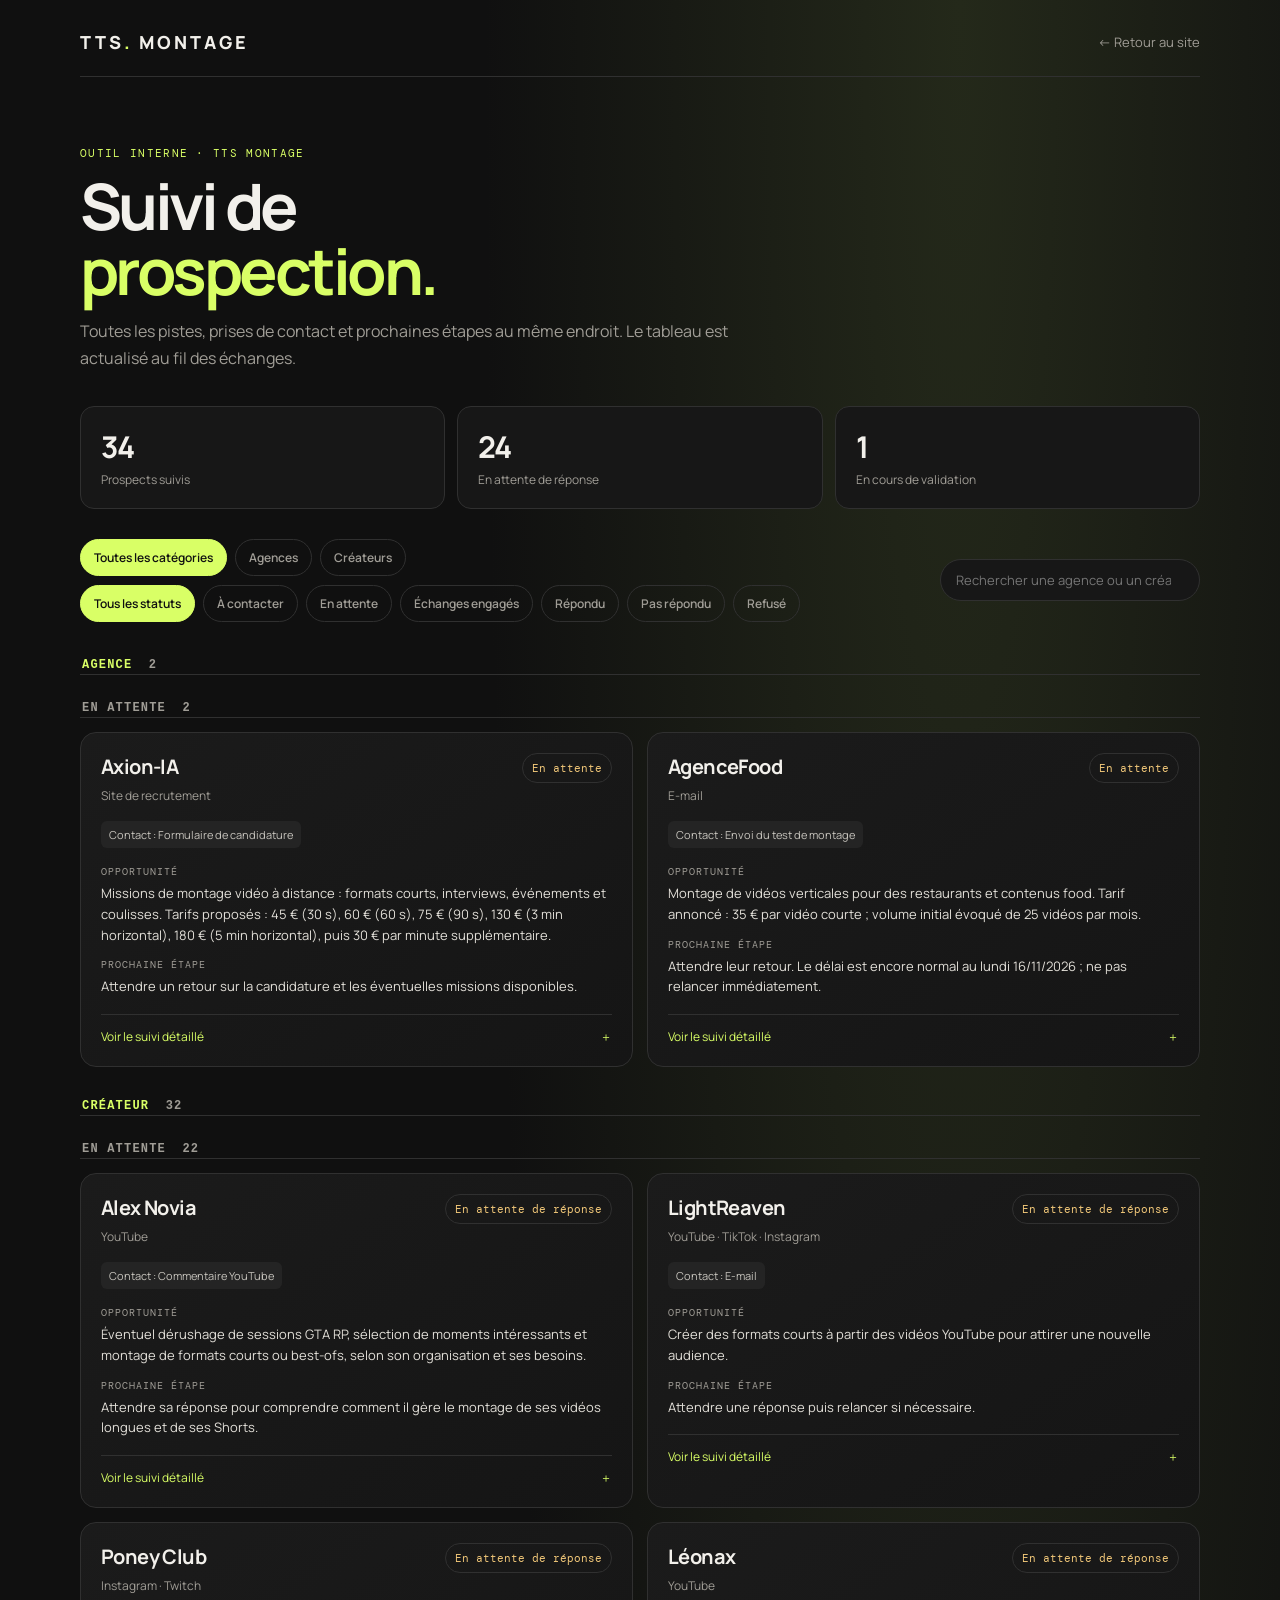
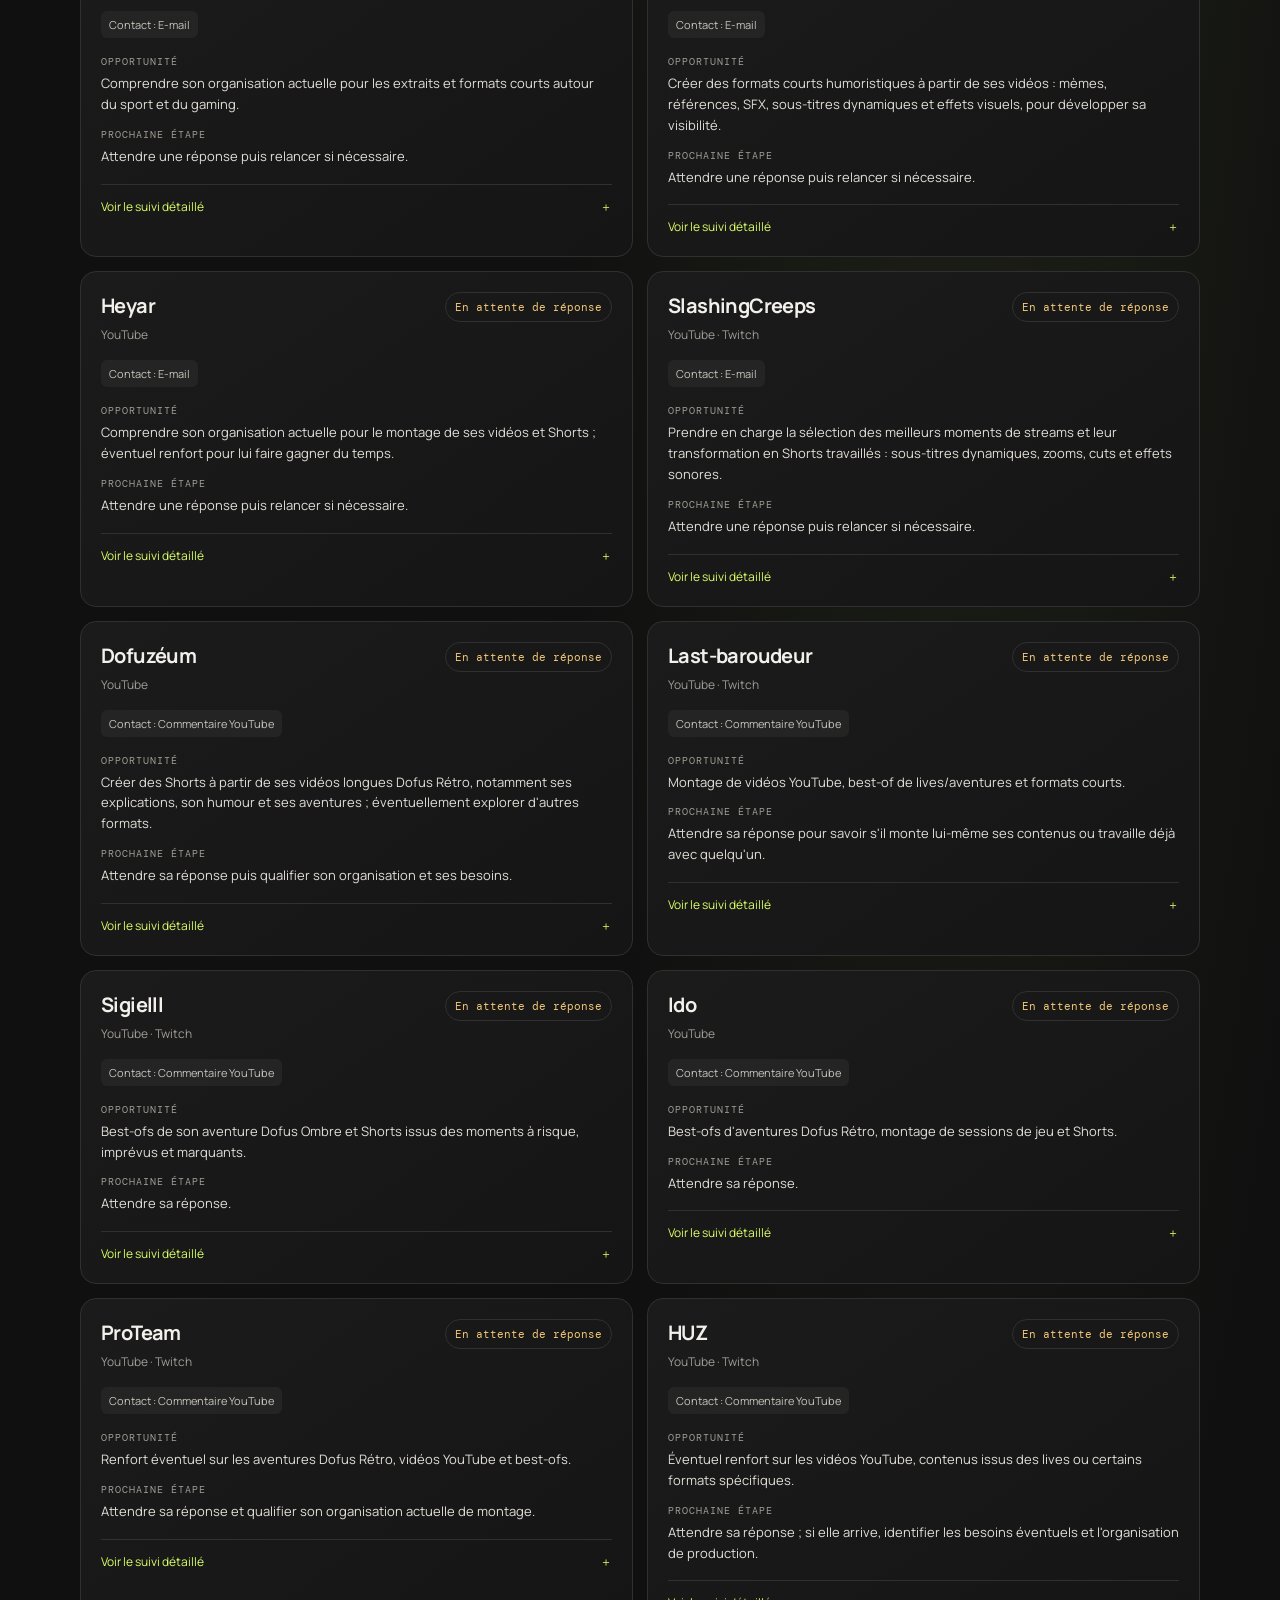
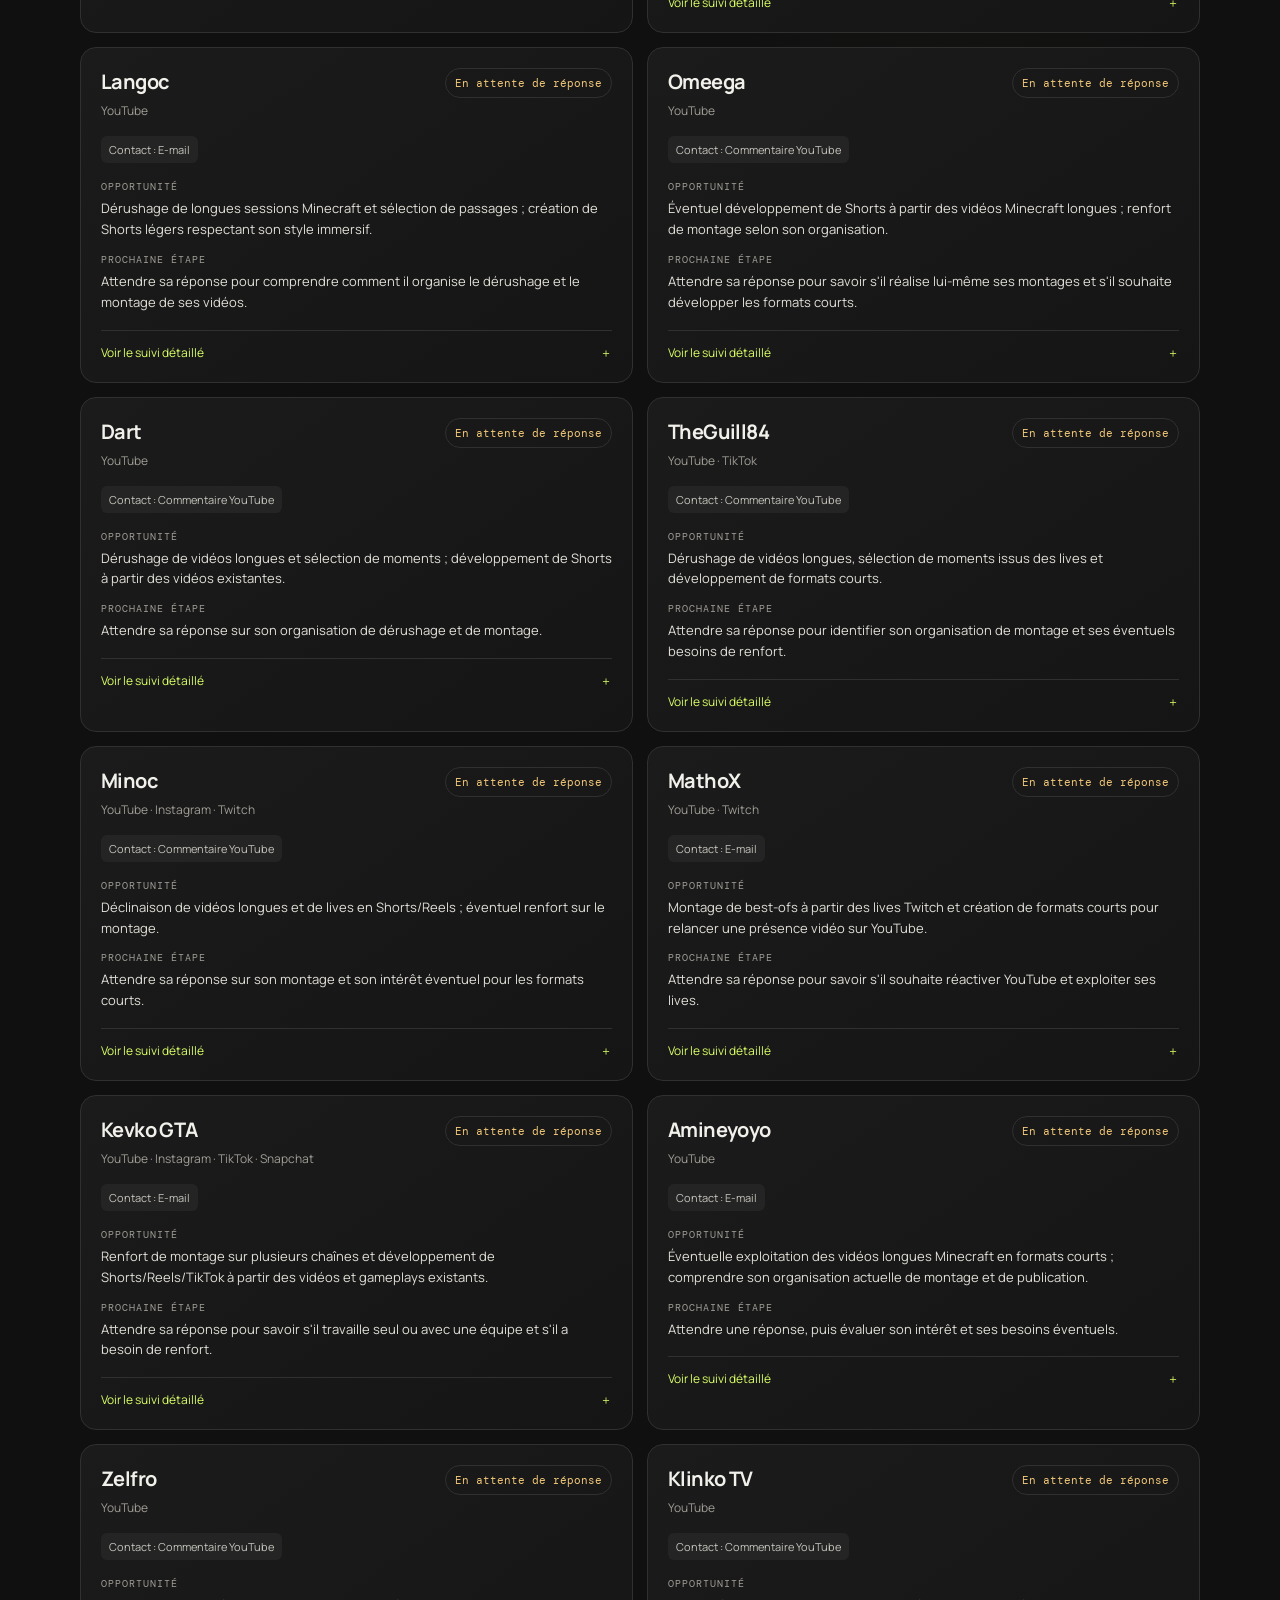
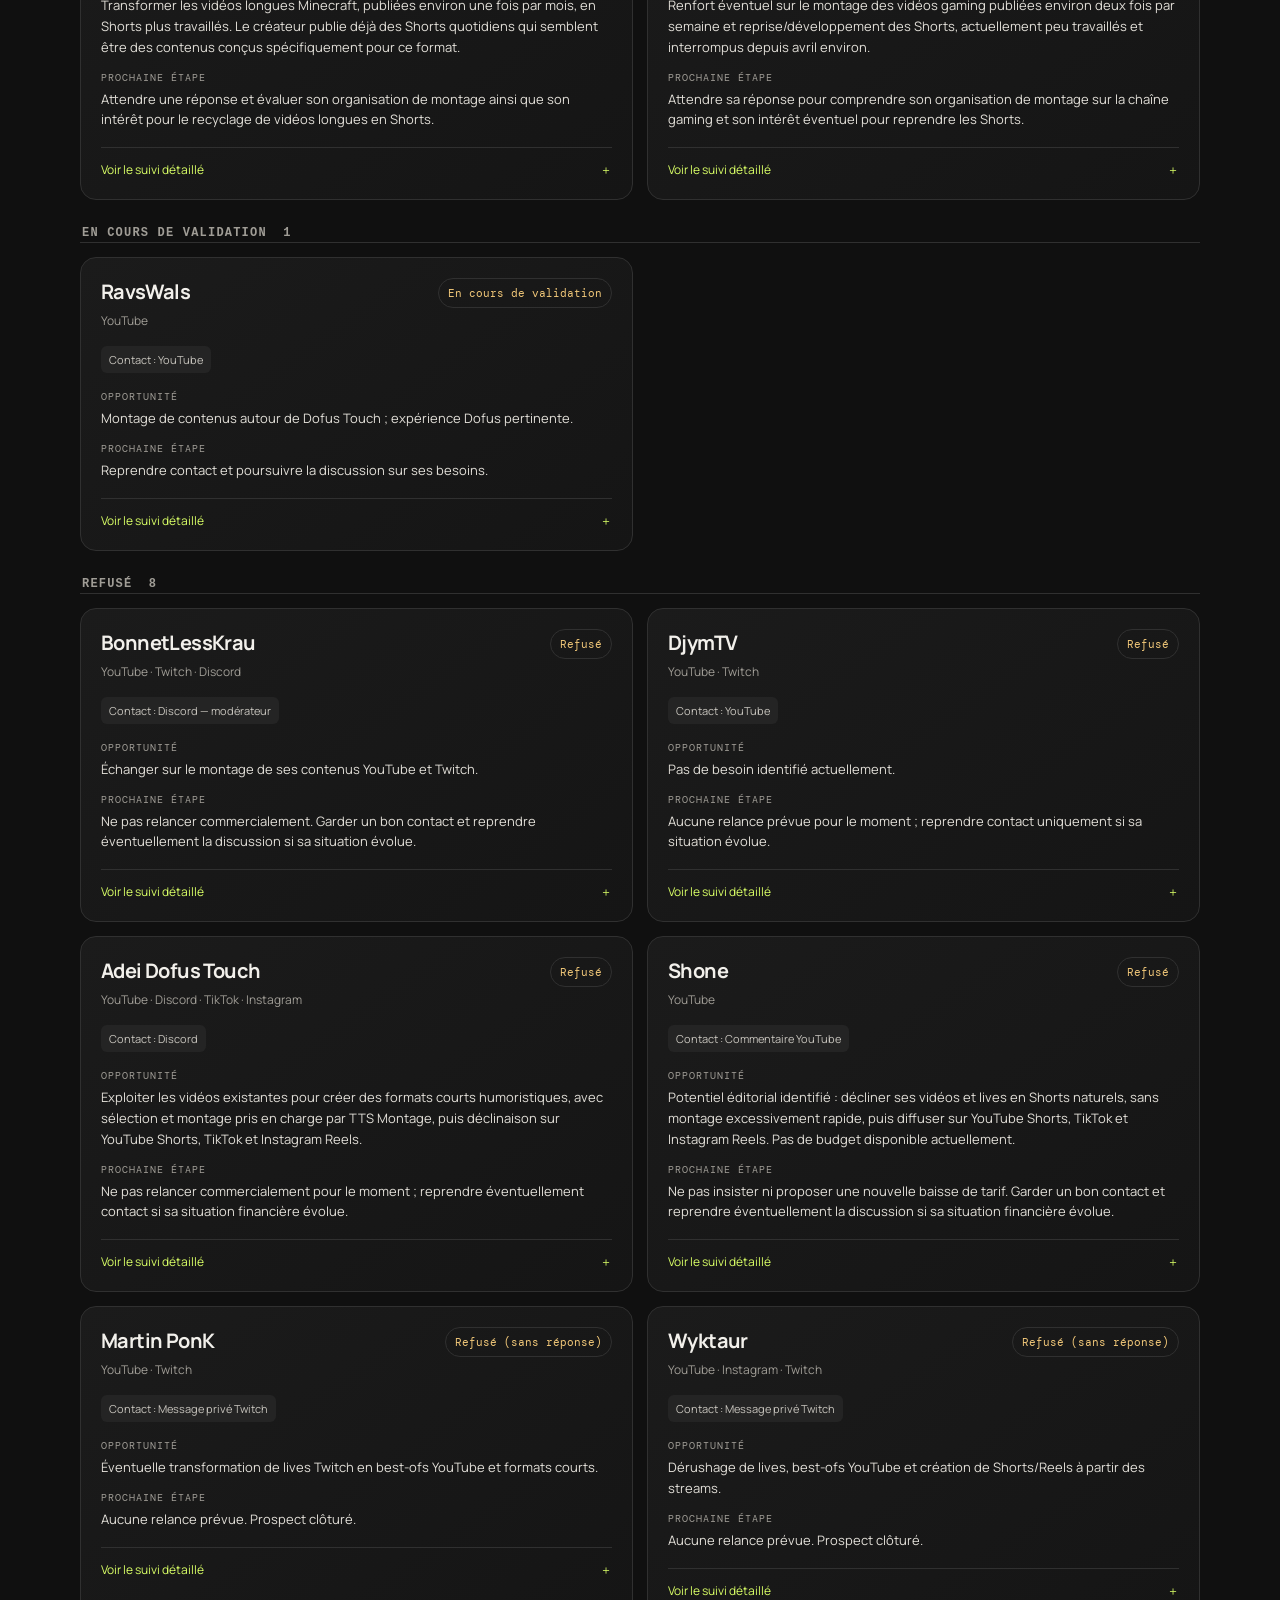
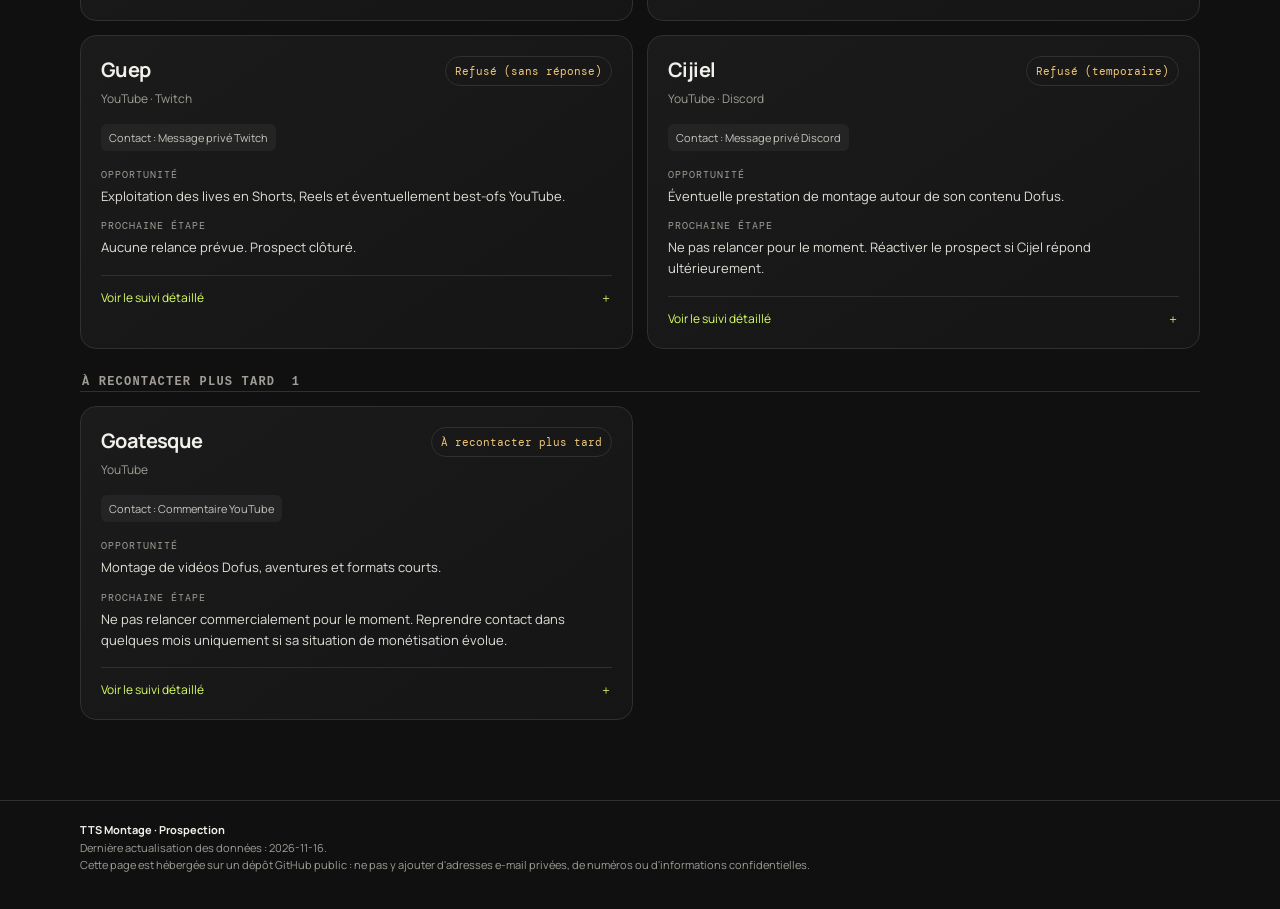
==== commit 6ecded2b: "Fix prospect dashboard data loading" ====
--- a/prospection/index.html
+++ b/prospection/index.html
@@ -37,6 +37,6 @@
 const stateLabels={to_contact:'À contacter',refused:'Refusé',waiting:'En attente',validation:'En cours de validation',responded:'Répondu',no_response:'Pas répondu',follow_up:'À recontacter plus tard'};
 function render(){const q=search.value.trim().toLowerCase();const shown=records.filter(p=>(filter==='all'||p.status_type===filter)&&(categoryFilter==='all'||(p.category||'Créateur')===categoryFilter)&&[p.name,p.status,p.opportunity,p.contact_channel,...(p.platforms||[])].join(' ').toLowerCase().includes(q));grid.innerHTML=['Agence','Créateur'].map(category=>{const categoryRecords=shown.filter(p=>(p.category||'Créateur')===category);if(!categoryRecords.length)return '';return '<div class="group-title">'+esc(category)+' <span>'+categoryRecords.length+'</span></div>'+stateOrder.map(state=>{const group=categoryRecords.filter(p=>p.status_type===state);if(!group.length)return '';return '<div class="group-title" style="color:var(--muted);padding-top:12px">'+esc(stateLabels[state])+' <span>'+group.length+'</span></div>'+group.map(p=>'<article class="card"><div class="card-head"><div><h2>'+esc(p.name)+'</h2><div class="platforms">'+esc((p.platforms||[]).join(' · '))+'</div></div><span class="pill '+esc(p.status_type)+'">'+esc(p.status)+'</span></div><div class="meta"><span class="tag">Contact : '+esc(p.contact_channel)+'</span></div>'+field('Opportunité',p.opportunity)+field('Prochaine étape',p.next_step)+'<details class="details"><summary>Voir le suivi détaillé</summary>'+field('Réponse',p.response)+field('Notes',p.notes)+field('Date de contact',p.contact_date||'Non renseignée')+'</details></article>').join('')}).join('')}).join('');document.getElementById('empty').style.display=shown.length?'none':'block';}
 document.querySelectorAll('.filter').forEach(b=>b.addEventListener('click',()=>{document.querySelectorAll('.filter').forEach(x=>x.classList.remove('active'));b.classList.add('active');filter=b.dataset.filter;render()}));document.querySelectorAll('.cat-filter').forEach(b=>b.addEventListener('click',()=>{document.querySelectorAll('.cat-filter').forEach(x=>x.classList.remove('active'));b.classList.add('active');categoryFilter=b.dataset.category;render()}));search.addEventListener('input',render);
-fetch('./prospects.json').then(r=>{if(!r.ok)throw Error('Chargement impossible');return r.json()}).then(d=>{records=d.prospects||[];document.getElementById('total').textContent=records.length;document.getElementById('toContact').textContent=records.filter(x=>x.status_type==='to_contact').length;document.getElementById('waiting').textContent=records.filter(x=>x.status_type==='waiting').length;document.getElementById('validation').textContent=records.filter(x=>x.status_type==='validation').length;document.getElementById('updated').textContent=d.updated_at||'—';render()}).catch(()=>{grid.innerHTML='<p style="color:#f2c879">Impossible de charger les données des prospects. Réessaie dans quelques instants.</p>'});
+fetch('./prospects.json').then(r=>{if(!r.ok)throw Error('Chargement impossible');return r.json()}).then(d=>{records=d.prospects||[];document.getElementById('total').textContent=records.length;document.getElementById('waiting').textContent=records.filter(x=>x.status_type==='waiting').length;document.getElementById('validation').textContent=records.filter(x=>x.status_type==='validation').length;document.getElementById('updated').textContent=d.updated_at||'—';render()}).catch(()=>{grid.innerHTML='<p style="color:#f2c879">Impossible de charger les données des prospects. Réessaie dans quelques instants.</p>'});
 </script>
 </body></html>
